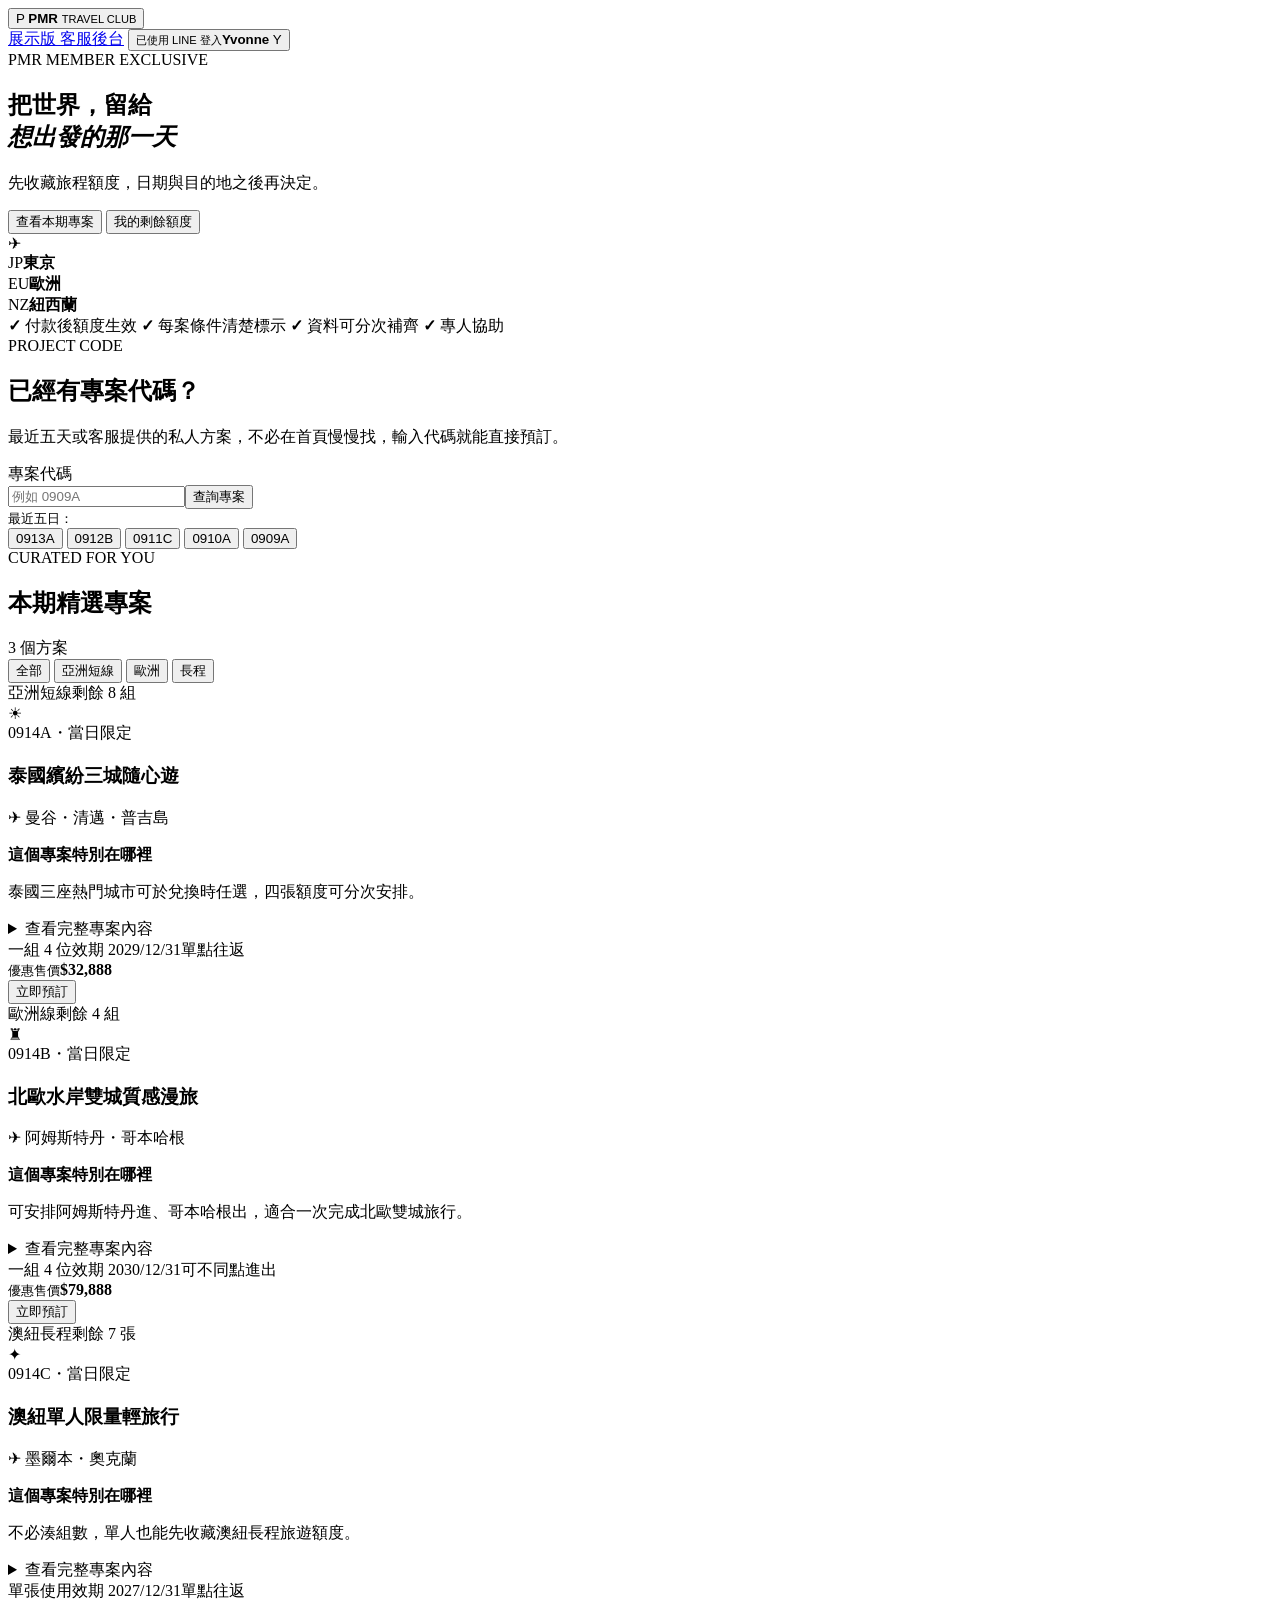
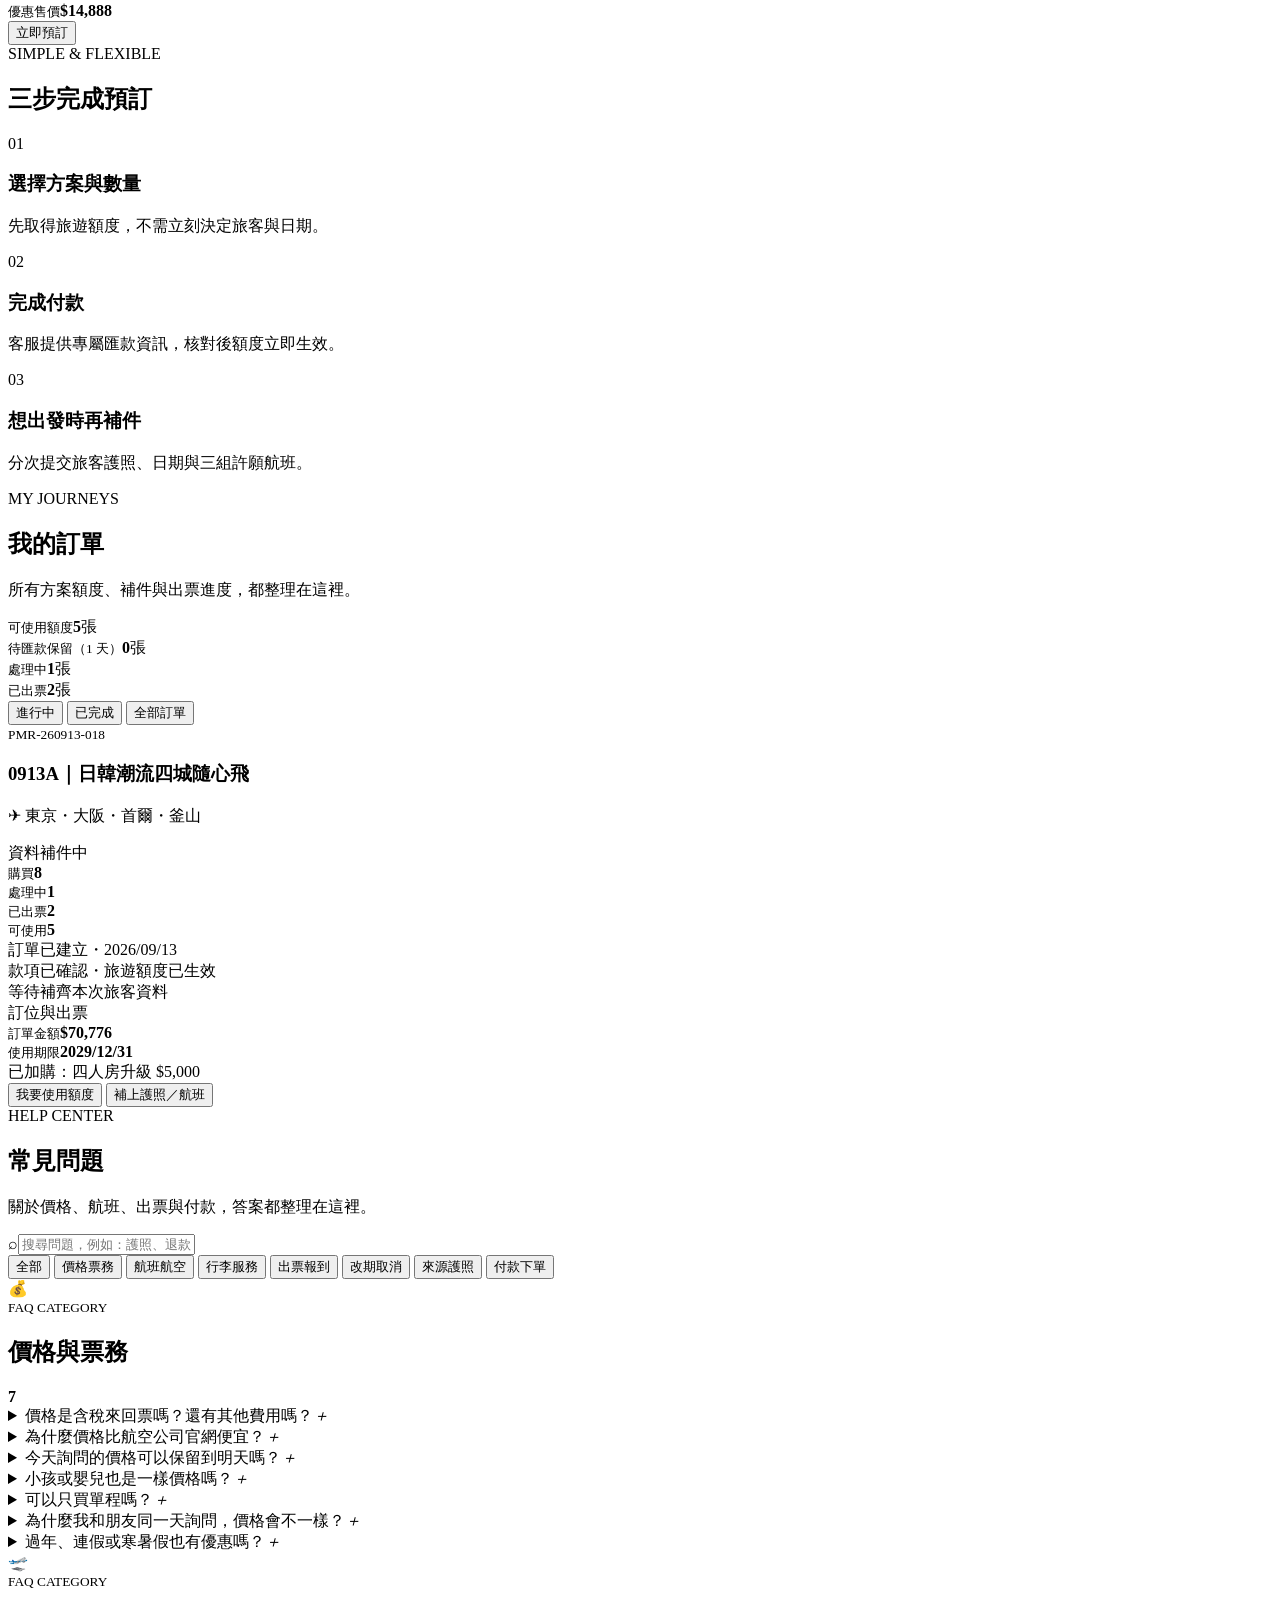
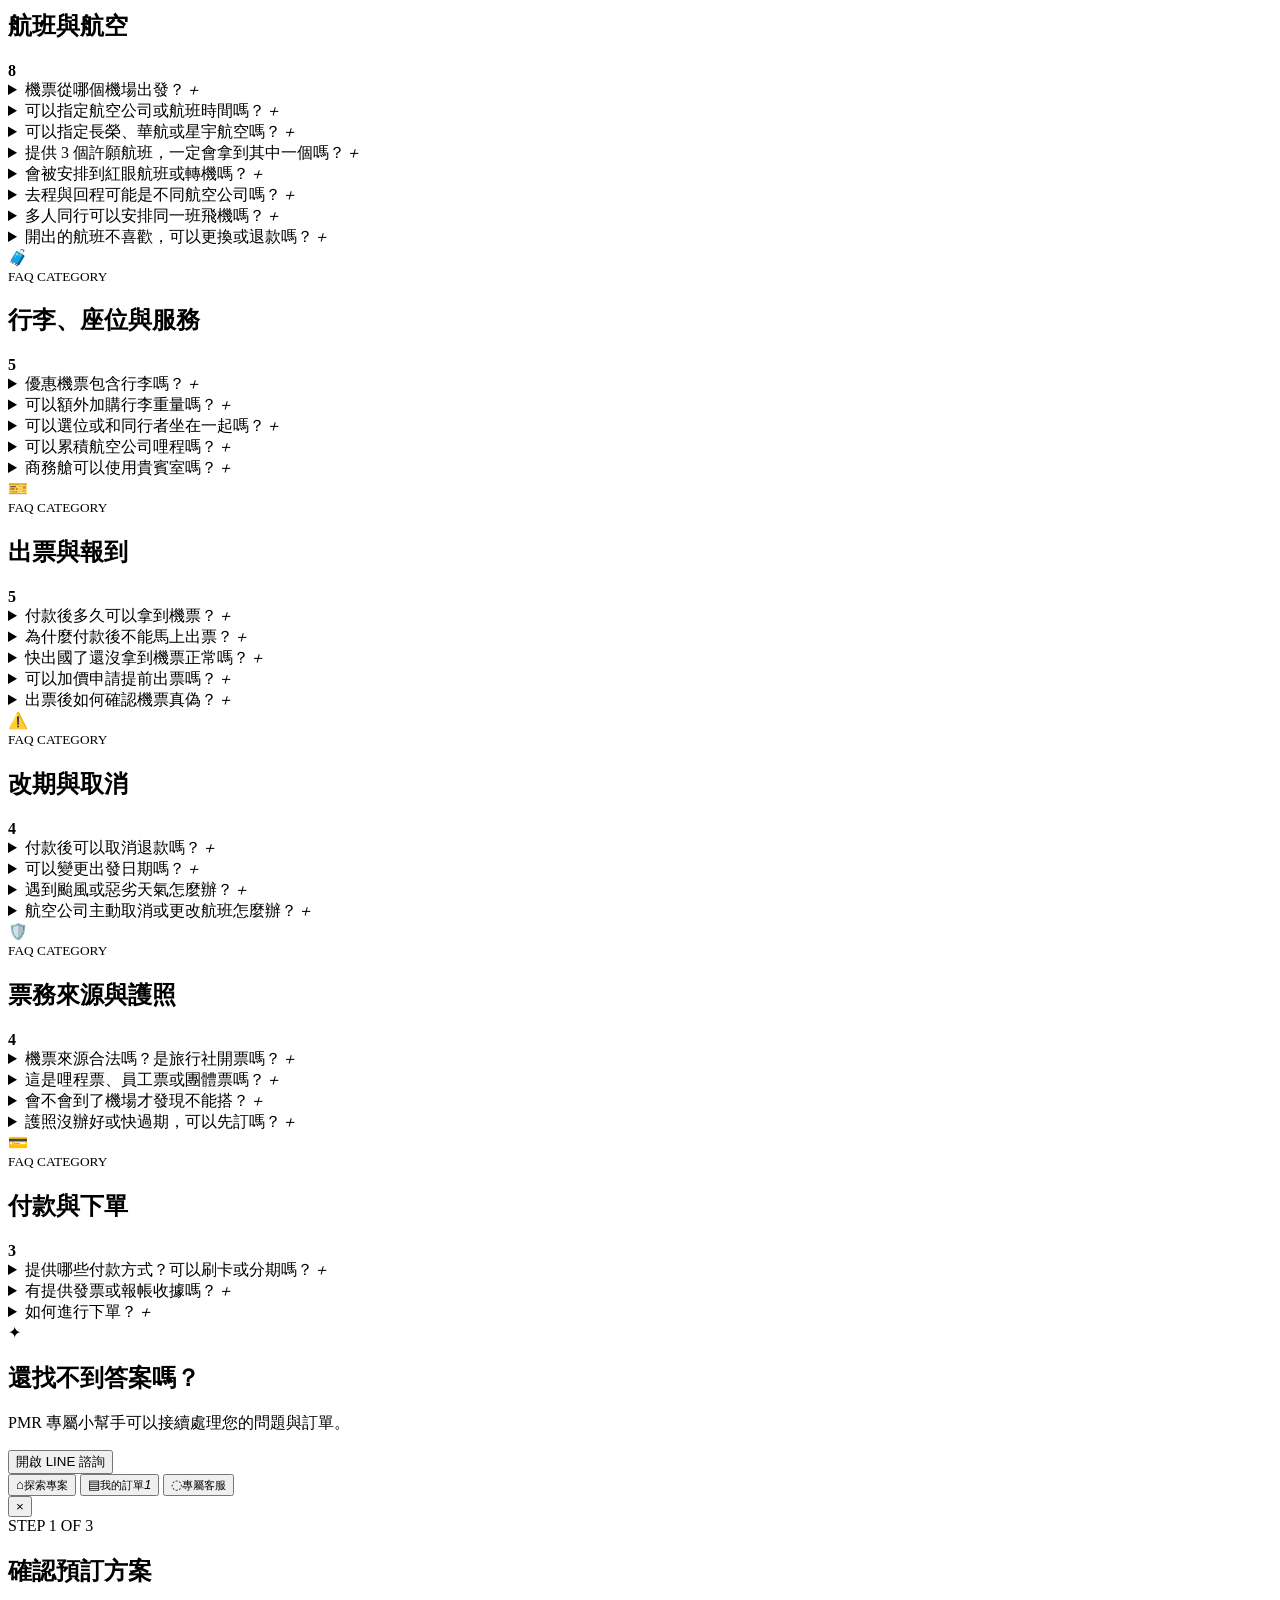
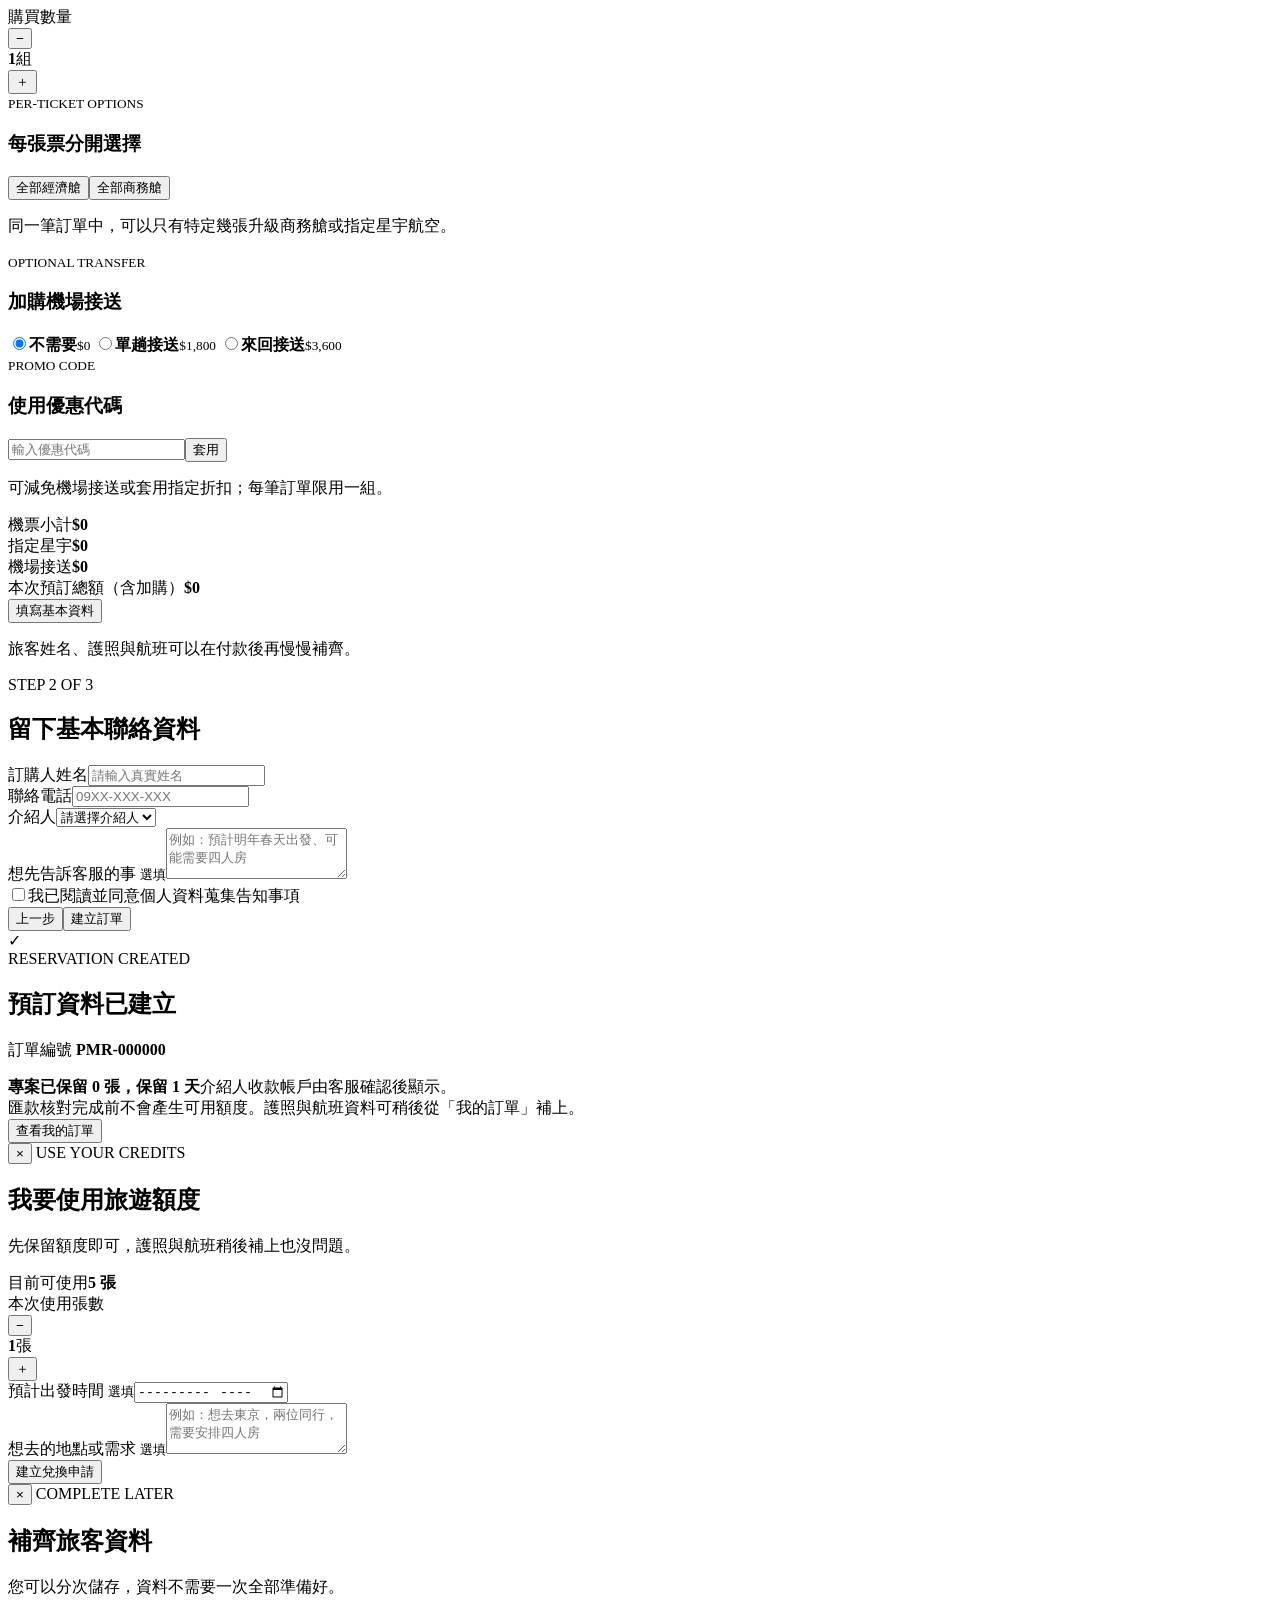
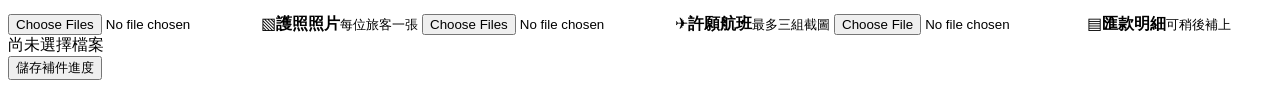
==== index.html @ a4d530cb "Add files via upload" ====
<!doctype html>
<html lang="zh-Hant">
  <head>
    <meta charset="UTF-8" />
    <meta name="viewport" content="width=device-width, initial-scale=1.0" />
    <meta name="theme-color" content="#123f3b" />
    <title>PMR 旅遊預訂中心</title>
    <link rel="preconnect" href="https://fonts.googleapis.com" />
    <link rel="preconnect" href="https://fonts.gstatic.com" crossorigin />
    <link href="https://fonts.googleapis.com/css2?family=Noto+Sans+TC:wght@400;500;600;700;800&family=Playfair+Display:wght@700&display=swap" rel="stylesheet" />
    <link rel="stylesheet" href="styles.css" />
  </head>
  <body>
    <div class="ambient ambient-one"></div>
    <div class="ambient ambient-two"></div>

    <main class="app-shell">
      <header class="topbar">
        <button class="brand" data-view-target="discover" aria-label="返回首頁">
          <span class="brand-mark">P</span>
          <span>
            <strong>PMR</strong>
            <small>TRAVEL CLUB</small>
          </span>
        </button>
        <div class="topbar-actions">
          <a class="staff-console-link" href="admin.html"><span>展示版</span> 客服後台</a>
          <button class="profile-chip" type="button" data-action="profile">
            <span class="line-dot"></span>
            <span class="profile-copy"><small>已使用 LINE 登入</small><strong>Yvonne</strong></span>
            <span class="avatar">Y</span>
          </button>
        </div>
      </header>

      <section id="discover-view" class="view is-active" aria-labelledby="discover-title">
        <div class="hero-card">
          <div class="hero-copy">
            <span class="eyebrow">PMR MEMBER EXCLUSIVE</span>
            <h1 id="discover-title">把世界，留給<br /><em>想出發的那一天</em></h1>
            <p>先收藏旅程額度，日期與目的地之後再決定。</p>
            <div class="hero-actions">
              <button class="primary-btn" data-action="scroll-projects">查看本期專案</button>
              <button class="ghost-btn" data-view-target="orders">我的剩餘額度</button>
            </div>
          </div>
          <div class="hero-visual" aria-hidden="true">
            <div class="flight-path"></div>
            <span class="hero-plane">✈</span>
            <div class="destination-badge badge-one"><span>JP</span><b>東京</b></div>
            <div class="destination-badge badge-two"><span>EU</span><b>歐洲</b></div>
            <div class="destination-badge badge-three"><span>NZ</span><b>紐西蘭</b></div>
          </div>
        </div>

        <div class="trust-strip" aria-label="方案特色">
          <span><b>✓</b> 付款後額度生效</span>
          <span><b>✓</b> 每案條件清楚標示</span>
          <span><b>✓</b> 資料可分次補齊</span>
          <span><b>✓</b> 專人協助</span>
        </div>

        <section class="code-lookup" aria-labelledby="code-lookup-title">
          <div class="code-lookup-copy">
            <span class="eyebrow">PROJECT CODE</span>
            <h2 id="code-lookup-title">已經有專案代碼？</h2>
            <p>最近五天或客服提供的私人方案，不必在首頁慢慢找，輸入代碼就能直接預訂。</p>
          </div>
          <form id="project-code-form" class="code-form">
            <label for="project-code-input">專案代碼</label>
            <div><input id="project-code-input" autocomplete="off" maxlength="5" placeholder="例如 0909A" /><button type="button" data-action="lookup-project">查詢專案</button></div>
            <small>最近五日：</small>
            <div class="recent-codes" aria-label="最近五日專案">
              <button type="button" data-code-example="0913A">0913A</button>
              <button type="button" data-code-example="0912B">0912B</button>
              <button type="button" data-code-example="0911C">0911C</button>
              <button type="button" data-code-example="0910A">0910A</button>
              <button type="button" data-code-example="0909A">0909A</button>
            </div>
          </form>
          <div id="code-result" class="code-result" aria-live="polite"></div>
        </section>

        <section class="projects-section" id="projects-section">
          <div class="section-heading">
            <div>
              <span class="eyebrow dark">CURATED FOR YOU</span>
              <h2>本期精選專案</h2>
            </div>
            <span class="project-count">3 個方案</span>
          </div>

          <div class="filter-row" role="group" aria-label="專案篩選">
            <button class="filter-chip is-active" data-filter="all">全部</button>
            <button class="filter-chip" data-filter="short">亞洲短線</button>
            <button class="filter-chip" data-filter="europe">歐洲</button>
            <button class="filter-chip" data-filter="longhaul">長程</button>
          </div>

          <div id="project-grid" class="project-grid"></div>
        </section>

        <section class="how-it-works">
          <div class="section-heading compact">
            <div>
              <span class="eyebrow dark">SIMPLE & FLEXIBLE</span>
              <h2>三步完成預訂</h2>
            </div>
          </div>
          <div class="steps-grid">
            <article><span>01</span><div><h3>選擇方案與數量</h3><p>先取得旅遊額度，不需立刻決定旅客與日期。</p></div></article>
            <article><span>02</span><div><h3>完成付款</h3><p>客服提供專屬匯款資訊，核對後額度立即生效。</p></div></article>
            <article><span>03</span><div><h3>想出發時再補件</h3><p>分次提交旅客護照、日期與三組許願航班。</p></div></article>
          </div>
        </section>
      </section>

      <section id="orders-view" class="view" aria-labelledby="orders-title">
        <div class="page-intro">
          <span class="eyebrow dark">MY JOURNEYS</span>
          <h1 id="orders-title">我的訂單</h1>
          <p>所有方案額度、補件與出票進度，都整理在這裡。</p>
        </div>

        <div class="account-summary">
          <div><small>可使用額度</small><strong id="summary-available">5</strong><span>張</span></div>
          <div><small>待匯款保留（1 天）</small><strong id="summary-reserved">0</strong><span>張</span></div>
          <div><small>處理中</small><strong id="summary-pending">1</strong><span>張</span></div>
          <div><small>已出票</small><strong id="summary-used">2</strong><span>張</span></div>
        </div>

        <div class="order-tabs" role="tablist">
          <button class="is-active" data-order-filter="active">進行中</button>
          <button data-order-filter="completed">已完成</button>
          <button data-order-filter="all">全部訂單</button>
        </div>

        <div id="orders-list" class="orders-list"></div>
      </section>

      <section id="service-view" class="view" aria-labelledby="service-title">
        <div class="page-intro">
          <span class="eyebrow dark">HELP CENTER</span>
          <h1 id="service-title">常見問題</h1>
          <p>關於價格、航班、出票與付款，答案都整理在這裡。</p>
        </div>

        <div class="faq-tools">
          <label class="faq-search" for="faq-search"><span>⌕</span><input id="faq-search" placeholder="搜尋問題，例如：護照、退款、行李" /></label>
          <div class="faq-filters" role="group" aria-label="問答分類">
            <button class="is-active" data-faq-filter="all">全部</button>
            <button data-faq-filter="price">價格票務</button>
            <button data-faq-filter="flight">航班航空</button>
            <button data-faq-filter="service">行李服務</button>
            <button data-faq-filter="ticketing">出票報到</button>
            <button data-faq-filter="change">改期取消</button>
            <button data-faq-filter="trust">來源護照</button>
            <button data-faq-filter="payment">付款下單</button>
          </div>
        </div>

        <div id="faq-list" class="faq-list"></div>

        <div class="service-card compact-service">
          <div class="service-icon">✦</div>
          <div><h2>還找不到答案嗎？</h2><p>PMR 專屬小幫手可以接續處理您的問題與訂單。</p></div>
          <button class="primary-btn" data-action="contact">開啟 LINE 諮詢</button>
        </div>
      </section>

      <nav class="bottom-nav" aria-label="主要選單">
        <button class="is-active" data-view-target="discover"><span class="nav-icon">⌂</span><small>探索專案</small></button>
        <button data-view-target="orders"><span class="nav-icon">▤</span><small>我的訂單</small><i id="order-badge">1</i></button>
        <button data-view-target="service"><span class="nav-icon">◌</span><small>專屬客服</small></button>
      </nav>
    </main>

    <div class="modal-backdrop" id="booking-modal" aria-hidden="true">
      <section class="bottom-sheet booking-sheet" role="dialog" aria-modal="true" aria-labelledby="booking-title">
        <div class="sheet-handle"></div>
        <button class="close-btn" data-close-modal="booking-modal" aria-label="關閉">×</button>
        <div class="booking-progress"><span class="is-active"></span><span></span><span></span></div>

        <div class="booking-step is-active" data-booking-step="1">
          <span class="eyebrow dark">STEP 1 OF 3</span>
          <h2 id="booking-title">確認預訂方案</h2>
          <div id="booking-project-summary" class="booking-project-summary"></div>
          <label class="field-label">購買數量</label>
          <div class="quantity-row">
            <button type="button" data-quantity="minus">−</button>
            <div><strong id="booking-quantity">1</strong><span id="booking-unit-label">組</span></div>
            <button type="button" data-quantity="plus">＋</button>
          </div>
          <section class="ticket-upgrade-section" aria-labelledby="ticket-upgrade-title">
            <div class="upgrade-section-head">
              <div><small>PER-TICKET OPTIONS</small><h3 id="ticket-upgrade-title">每張票分開選擇</h3></div>
              <div class="ticket-presets"><button type="button" data-ticket-preset="economy">全部經濟艙</button><button type="button" data-ticket-preset="business">全部商務艙</button></div>
            </div>
            <p class="upgrade-helper">同一筆訂單中，可以只有特定幾張升級商務艙或指定星宇航空。</p>
            <div id="booking-ticket-list" class="booking-ticket-list"></div>
          </section>

          <section class="airport-transfer-section" aria-labelledby="airport-transfer-title">
            <div><small>OPTIONAL TRANSFER</small><h3 id="airport-transfer-title">加購機場接送</h3></div>
            <div class="transfer-options">
              <label><input type="radio" name="airport-transfer" value="none" checked /><span><b>不需要</b><small>$0</small></span></label>
              <label><input type="radio" name="airport-transfer" value="oneWay" /><span><b>單趟接送</b><small>$1,800</small></span></label>
              <label><input type="radio" name="airport-transfer" value="roundTrip" /><span><b>來回接送</b><small>$3,600</small></span></label>
            </div>
          </section>

          <section class="coupon-section" aria-labelledby="coupon-title">
            <div><small>PROMO CODE</small><h3 id="coupon-title">使用優惠代碼</h3></div>
            <div class="coupon-entry"><input id="coupon-code" maxlength="24" autocomplete="off" placeholder="輸入優惠代碼" /><button type="button" data-action="apply-coupon">套用</button></div>
            <p id="coupon-feedback">可減免機場接送或套用指定折扣；每筆訂單限用一組。</p>
          </section>

          <div class="booking-price-breakdown">
            <div><span>機票小計</span><strong id="booking-ticket-subtotal">$0</strong></div>
            <div><span>指定星宇</span><strong id="booking-starlux-total">$0</strong></div>
            <div><span>機場接送</span><strong id="booking-transfer-total">$0</strong></div>
            <div id="booking-discount-row" hidden><span>優惠折抵</span><strong id="booking-discount-total">-$0</strong></div>
          </div>
          <div class="price-total"><span>本次預訂總額（含加購）</span><strong id="booking-total">$0</strong></div>
          <button class="primary-btn wide" data-booking-next="2">填寫基本資料</button>
          <p class="helper-text">旅客姓名、護照與航班可以在付款後再慢慢補齊。</p>
        </div>

        <form class="booking-step" data-booking-step="2" id="booking-form">
          <span class="eyebrow dark">STEP 2 OF 3</span>
          <h2>留下基本聯絡資料</h2>
          <div class="input-group"><label for="customer-name">訂購人姓名</label><input id="customer-name" name="name" required placeholder="請輸入真實姓名" /></div>
          <div class="input-group"><label for="customer-phone">聯絡電話</label><input id="customer-phone" name="phone" required inputmode="tel" placeholder="09XX-XXX-XXX" /></div>
          <div class="input-group"><label for="referrer">介紹人</label><select id="referrer" name="referrer" required><option value="" selected disabled>請選擇介紹人</option><option>楊翰</option><option>傑評</option><option>軟糖</option></select></div>
          <div class="input-group"><label for="customer-note">想先告訴客服的事 <small>選填</small></label><textarea id="customer-note" name="note" rows="3" placeholder="例如：預計明年春天出發、可能需要四人房"></textarea></div>
          <label class="consent"><input type="checkbox" required /><span>我已閱讀並同意個人資料蒐集告知事項</span></label>
          <div class="dual-actions"><button class="ghost-btn" type="button" data-booking-next="1">上一步</button><button class="primary-btn" type="submit">建立訂單</button></div>
        </form>

        <div class="booking-step success-step" data-booking-step="3">
          <div class="success-icon">✓</div>
          <span class="eyebrow dark">RESERVATION CREATED</span>
          <h2>預訂資料已建立</h2>
          <p>訂單編號 <strong id="success-order-id">PMR-000000</strong></p>
          <div class="success-note"><strong id="success-reserved">專案已保留 0 張，保留 1 天</strong><span id="success-payment-account">介紹人收款帳戶由客服確認後顯示。</span><br />匯款核對完成前不會產生可用額度。護照與航班資料可稍後從「我的訂單」補上。</div>
          <button class="primary-btn wide" data-action="go-orders">查看我的訂單</button>
        </div>
      </section>
    </div>

    <div class="modal-backdrop" id="redeem-modal" aria-hidden="true">
      <section class="bottom-sheet" role="dialog" aria-modal="true" aria-labelledby="redeem-title">
        <div class="sheet-handle"></div>
        <button class="close-btn" data-close-modal="redeem-modal" aria-label="關閉">×</button>
        <span class="eyebrow dark">USE YOUR CREDITS</span>
        <h2 id="redeem-title">我要使用旅遊額度</h2>
        <p class="sheet-subtitle">先保留額度即可，護照與航班稍後補上也沒問題。</p>
        <div class="redeem-balance"><span>目前可使用</span><strong><b id="redeem-available">5</b> 張</strong></div>
        <label class="field-label">本次使用張數</label>
        <div class="quantity-row compact-quantity">
          <button type="button" data-redeem-quantity="minus">−</button>
          <div><strong id="redeem-quantity">1</strong><span>張</span></div>
          <button type="button" data-redeem-quantity="plus">＋</button>
        </div>
        <div class="input-group"><label for="travel-month">預計出發時間 <small>選填</small></label><input id="travel-month" type="month" /></div>
        <div class="input-group"><label for="travel-wish">想去的地點或需求 <small>選填</small></label><textarea id="travel-wish" rows="3" placeholder="例如：想去東京，兩位同行，需要安排四人房"></textarea></div>
        <button class="primary-btn wide" data-action="submit-redemption">建立兌換申請</button>
      </section>
    </div>

    <div class="modal-backdrop" id="supplement-modal" aria-hidden="true">
      <section class="bottom-sheet" role="dialog" aria-modal="true" aria-labelledby="supplement-title">
        <div class="sheet-handle"></div>
        <button class="close-btn" data-close-modal="supplement-modal" aria-label="關閉">×</button>
        <span class="eyebrow dark">COMPLETE LATER</span>
        <h2 id="supplement-title">補齊旅客資料</h2>
        <p class="sheet-subtitle">您可以分次儲存，資料不需要一次全部準備好。</p>
        <div class="upload-grid">
          <label class="upload-card"><input type="file" accept="image/*" multiple /><span>▧</span><strong>護照照片</strong><small>每位旅客一張</small></label>
          <label class="upload-card"><input type="file" accept="image/*" multiple /><span>✈</span><strong>許願航班</strong><small>最多三組截圖</small></label>
          <label class="upload-card"><input type="file" accept="image/*" /><span>▤</span><strong>匯款明細</strong><small>可稍後補上</small></label>
        </div>
        <div id="selected-files" class="selected-files">尚未選擇檔案</div>
        <button class="primary-btn wide" data-action="save-files">儲存補件進度</button>
      </section>
    </div>

    <div class="toast" id="toast" role="status" aria-live="polite"></div>

    <script src="shared-data.js"></script>
    <script src="app.js"></script>
  </body>
</html>
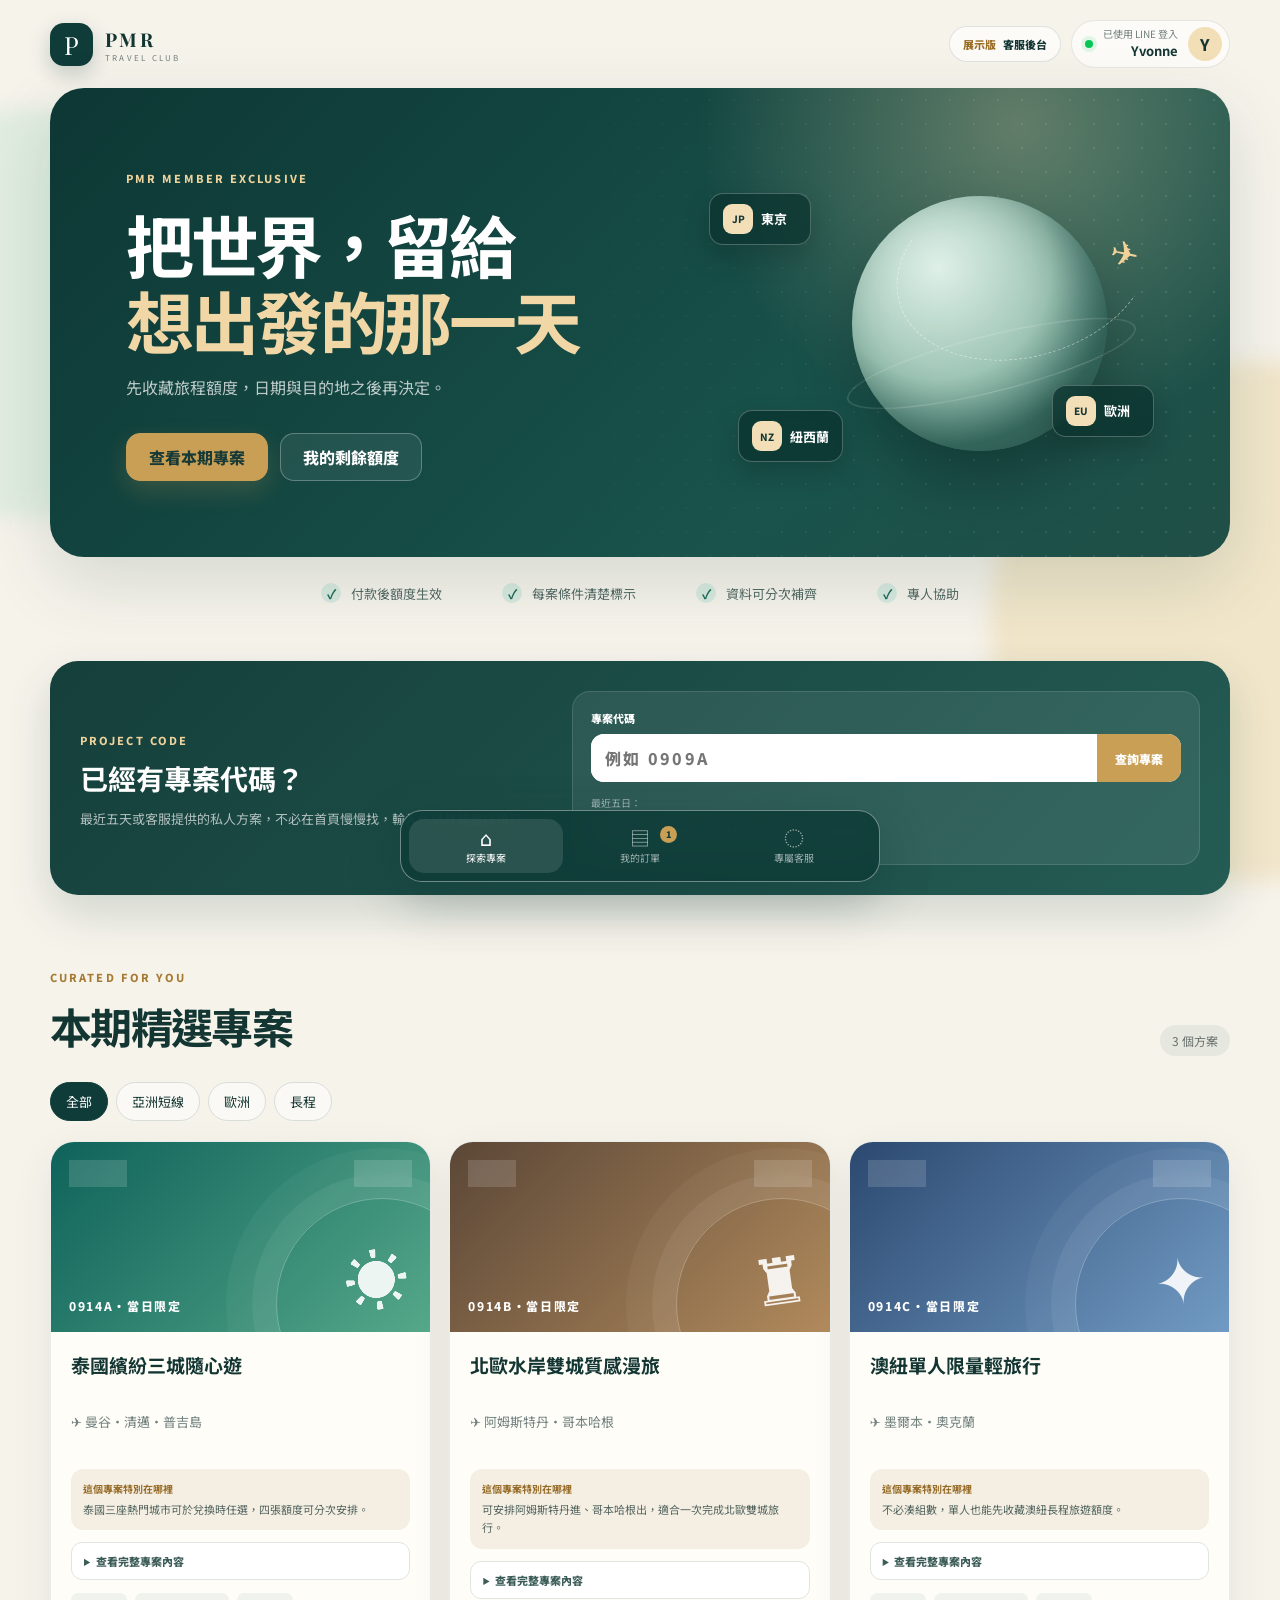
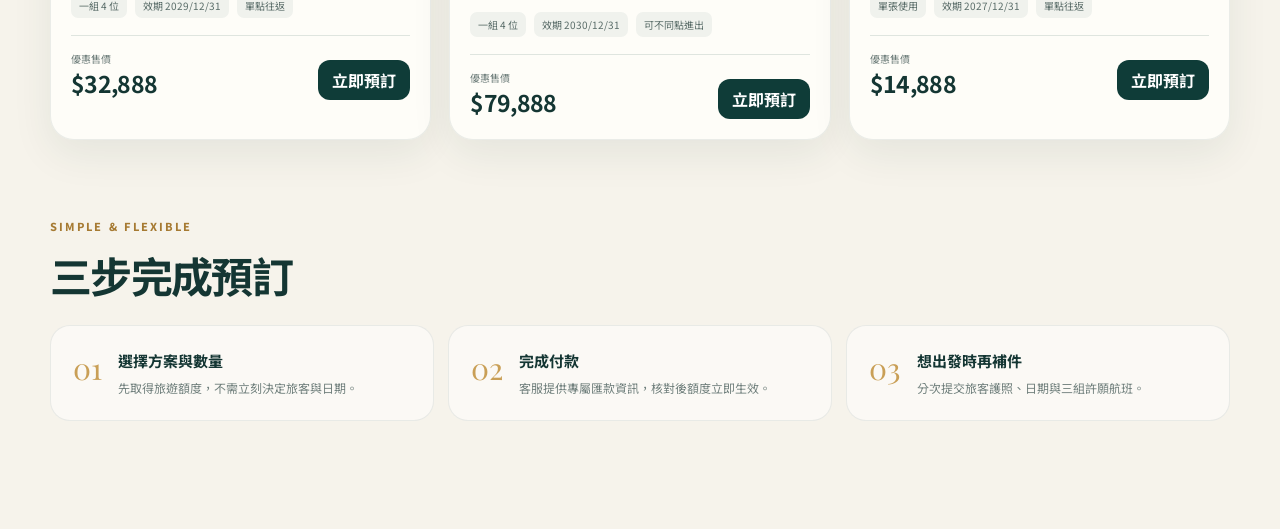
==== commit 10f22a32: "Add files via upload" ====
--- a/index.html
+++ b/index.html
@@ -124,7 +124,6 @@
 
         <div class="account-summary">
           <div><small>可使用額度</small><strong id="summary-available">5</strong><span>張</span></div>
-          <div><small>待匯款保留（1 天）</small><strong id="summary-reserved">0</strong><span>張</span></div>
           <div><small>處理中</small><strong id="summary-pending">1</strong><span>張</span></div>
           <div><small>已出票</small><strong id="summary-used">2</strong><span>張</span></div>
         </div>
@@ -191,37 +190,7 @@
             <div><strong id="booking-quantity">1</strong><span id="booking-unit-label">組</span></div>
             <button type="button" data-quantity="plus">＋</button>
           </div>
-          <section class="ticket-upgrade-section" aria-labelledby="ticket-upgrade-title">
-            <div class="upgrade-section-head">
-              <div><small>PER-TICKET OPTIONS</small><h3 id="ticket-upgrade-title">每張票分開選擇</h3></div>
-              <div class="ticket-presets"><button type="button" data-ticket-preset="economy">全部經濟艙</button><button type="button" data-ticket-preset="business">全部商務艙</button></div>
-            </div>
-            <p class="upgrade-helper">同一筆訂單中，可以只有特定幾張升級商務艙或指定星宇航空。</p>
-            <div id="booking-ticket-list" class="booking-ticket-list"></div>
-          </section>
-
-          <section class="airport-transfer-section" aria-labelledby="airport-transfer-title">
-            <div><small>OPTIONAL TRANSFER</small><h3 id="airport-transfer-title">加購機場接送</h3></div>
-            <div class="transfer-options">
-              <label><input type="radio" name="airport-transfer" value="none" checked /><span><b>不需要</b><small>$0</small></span></label>
-              <label><input type="radio" name="airport-transfer" value="oneWay" /><span><b>單趟接送</b><small>$1,800</small></span></label>
-              <label><input type="radio" name="airport-transfer" value="roundTrip" /><span><b>來回接送</b><small>$3,600</small></span></label>
-            </div>
-          </section>
-
-          <section class="coupon-section" aria-labelledby="coupon-title">
-            <div><small>PROMO CODE</small><h3 id="coupon-title">使用優惠代碼</h3></div>
-            <div class="coupon-entry"><input id="coupon-code" maxlength="24" autocomplete="off" placeholder="輸入優惠代碼" /><button type="button" data-action="apply-coupon">套用</button></div>
-            <p id="coupon-feedback">可減免機場接送或套用指定折扣；每筆訂單限用一組。</p>
-          </section>
-
-          <div class="booking-price-breakdown">
-            <div><span>機票小計</span><strong id="booking-ticket-subtotal">$0</strong></div>
-            <div><span>指定星宇</span><strong id="booking-starlux-total">$0</strong></div>
-            <div><span>機場接送</span><strong id="booking-transfer-total">$0</strong></div>
-            <div id="booking-discount-row" hidden><span>優惠折抵</span><strong id="booking-discount-total">-$0</strong></div>
-          </div>
-          <div class="price-total"><span>本次預訂總額（含加購）</span><strong id="booking-total">$0</strong></div>
+          <div class="price-total"><span>本次預訂總額</span><strong id="booking-total">$0</strong></div>
           <button class="primary-btn wide" data-booking-next="2">填寫基本資料</button>
           <p class="helper-text">旅客姓名、護照與航班可以在付款後再慢慢補齊。</p>
         </div>
@@ -231,7 +200,7 @@
           <h2>留下基本聯絡資料</h2>
           <div class="input-group"><label for="customer-name">訂購人姓名</label><input id="customer-name" name="name" required placeholder="請輸入真實姓名" /></div>
           <div class="input-group"><label for="customer-phone">聯絡電話</label><input id="customer-phone" name="phone" required inputmode="tel" placeholder="09XX-XXX-XXX" /></div>
-          <div class="input-group"><label for="referrer">介紹人</label><select id="referrer" name="referrer" required><option value="" selected disabled>請選擇介紹人</option><option>楊翰</option><option>傑評</option><option>軟糖</option></select></div>
+          <div class="input-group"><label for="referrer">介紹人</label><input id="referrer" name="referrer" placeholder="沒有可留白" /></div>
           <div class="input-group"><label for="customer-note">想先告訴客服的事 <small>選填</small></label><textarea id="customer-note" name="note" rows="3" placeholder="例如：預計明年春天出發、可能需要四人房"></textarea></div>
           <label class="consent"><input type="checkbox" required /><span>我已閱讀並同意個人資料蒐集告知事項</span></label>
           <div class="dual-actions"><button class="ghost-btn" type="button" data-booking-next="1">上一步</button><button class="primary-btn" type="submit">建立訂單</button></div>
@@ -242,7 +211,7 @@
           <span class="eyebrow dark">RESERVATION CREATED</span>
           <h2>預訂資料已建立</h2>
           <p>訂單編號 <strong id="success-order-id">PMR-000000</strong></p>
-          <div class="success-note"><strong id="success-reserved">專案已保留 0 張，保留 1 天</strong><span id="success-payment-account">介紹人收款帳戶由客服確認後顯示。</span><br />匯款核對完成前不會產生可用額度。護照與航班資料可稍後從「我的訂單」補上。</div>
+          <div class="success-note">客服確認方案後會透過 LINE 提供專屬匯款資訊。護照與航班資料可稍後從「我的訂單」補上。</div>
           <button class="primary-btn wide" data-action="go-orders">查看我的訂單</button>
         </div>
       </section>
--- a/styles.css
+++ b/styles.css
@@ -0,0 +1,384 @@
+:root {
+  --ink: #143633;
+  --deep: #0f3c38;
+  --deep-2: #174d47;
+  --cream: #f6f3eb;
+  --paper: #fffefa;
+  --gold: #c99f56;
+  --gold-soft: #f2dfb8;
+  --sage: #dce9df;
+  --muted: #71807d;
+  --line: #dfe5df;
+  --success: #1faa72;
+  --danger: #cf725c;
+  --shadow: 0 24px 70px rgba(17, 55, 51, 0.14);
+}
+
+* { box-sizing: border-box; }
+html { scroll-behavior: smooth; }
+body {
+  margin: 0;
+  min-height: 100vh;
+  color: var(--ink);
+  background: var(--cream);
+  font-family: "Noto Sans TC", system-ui, -apple-system, sans-serif;
+  -webkit-font-smoothing: antialiased;
+}
+button, input, textarea { font: inherit; }
+button { color: inherit; }
+
+.ambient { position: fixed; z-index: -1; border-radius: 999px; filter: blur(10px); opacity: .7; }
+.ambient-one { width: 410px; height: 410px; left: -170px; top: 12%; background: #d8eadc; }
+.ambient-two { width: 520px; height: 520px; right: -230px; bottom: 2%; background: #efe0bd; }
+
+.app-shell {
+  width: min(1180px, calc(100% - 32px));
+  min-height: 100vh;
+  margin: 0 auto;
+  padding: 0 0 108px;
+}
+
+.topbar {
+  height: 88px;
+  display: flex;
+  align-items: center;
+  justify-content: space-between;
+  gap: 24px;
+}
+.topbar-actions { display:flex; align-items:center; gap:10px; }
+.staff-console-link { padding:9px 13px; border:1px solid rgba(20,54,51,.12); border-radius:999px; background:rgba(255,255,255,.66); color:var(--ink); text-decoration:none; font-size:11px; font-weight:800; }
+.staff-console-link span { margin-right:4px; color:#9a6d25; }
+.brand, .profile-chip { border: 0; background: none; cursor: pointer; }
+.brand { display: inline-flex; align-items: center; gap: 12px; padding: 0; text-align: left; }
+.brand-mark {
+  width: 43px; height: 43px; border-radius: 14px; display: grid; place-items: center;
+  font-family: "Playfair Display", serif; font-size: 25px; color: #fff; background: var(--deep);
+  box-shadow: 0 8px 22px rgba(15,60,56,.22);
+}
+.brand strong { display: block; font-family: "Playfair Display", serif; font-size: 19px; letter-spacing: .12em; }
+.brand small { display: block; font-size: 8px; letter-spacing: .28em; color: var(--muted); }
+
+.profile-chip {
+  display: flex; align-items: center; gap: 10px; padding: 6px 7px 6px 13px;
+  border: 1px solid rgba(20,54,51,.1); border-radius: 999px; background: rgba(255,255,255,.65);
+}
+.line-dot { width: 8px; height: 8px; background: #06c755; border-radius: 50%; box-shadow: 0 0 0 4px rgba(6,199,85,.11); }
+.profile-copy { text-align: right; line-height: 1.2; }
+.profile-copy small { display: block; color: var(--muted); font-size: 10px; }
+.profile-copy strong { font-size: 13px; }
+.avatar { width: 34px; height: 34px; display: grid; place-items: center; border-radius: 50%; background: var(--gold-soft); font-weight: 800; }
+
+.view { display: none; animation: fadeIn .32s ease; }
+.view.is-active { display: block; }
+@keyframes fadeIn { from { opacity: 0; transform: translateY(8px); } }
+
+.hero-card {
+  min-height: 440px;
+  position: relative;
+  overflow: hidden;
+  display: grid;
+  grid-template-columns: 1.08fr .92fr;
+  padding: clamp(40px, 6vw, 76px);
+  border-radius: 34px;
+  background:
+    radial-gradient(circle at 82% 8%, rgba(228,205,158,.36), transparent 30%),
+    linear-gradient(135deg, #0d3734, #19534c 68%, #204f46);
+  color: white;
+  box-shadow: var(--shadow);
+}
+.hero-card::after { content:""; position:absolute; inset:0; opacity:.12; background-image: radial-gradient(circle, #fff 1px, transparent 1px); background-size: 24px 24px; mask-image: linear-gradient(to left, #000, transparent 62%); }
+.hero-copy { position: relative; z-index: 2; align-self: center; }
+.eyebrow { font-size: 11px; font-weight: 800; letter-spacing: .19em; color: #efd39d; }
+.eyebrow.dark { color: #a67a32; }
+.hero-card h1 { margin: 18px 0 16px; font-size: clamp(38px, 5.6vw, 68px); line-height: 1.12; letter-spacing: -.05em; }
+.hero-card h1 em { font-family: "Playfair Display", "Noto Sans TC", serif; font-style: normal; color: #f1d7a5; }
+.hero-card p { margin: 0; max-width: 470px; color: rgba(255,255,255,.72); font-size: 16px; }
+.hero-actions { display: flex; gap: 12px; margin-top: 34px; }
+
+.primary-btn, .ghost-btn {
+  min-height: 48px; border-radius: 14px; padding: 0 22px; font-weight: 800; cursor: pointer; transition: .2s ease;
+}
+.primary-btn { border: 1px solid var(--gold); background: var(--gold); color: #183a36; box-shadow: 0 10px 24px rgba(203,162,86,.2); }
+.primary-btn:hover { transform: translateY(-2px); filter: brightness(1.04); }
+.ghost-btn { border: 1px solid rgba(255,255,255,.28); background: rgba(255,255,255,.07); color: inherit; }
+.ghost-btn:hover { background: rgba(255,255,255,.13); }
+.primary-btn.wide { width: 100%; }
+
+.hero-visual { position: relative; z-index: 1; min-height: 300px; }
+.hero-visual::before { content:""; position:absolute; width: 255px; height: 255px; right: 10%; top: 10%; border-radius: 50%; background: radial-gradient(circle at 34% 28%, #dff0e7, #9ec5b5 45%, #497e71 72%); box-shadow: inset -22px -18px 50px rgba(9,49,45,.45), 0 30px 60px rgba(0,0,0,.25); }
+.hero-visual::after { content:""; position:absolute; width: 295px; height: 55px; right: 3%; top: 54%; border: 1px solid rgba(255,255,255,.22); border-radius: 50%; transform: rotate(-14deg); }
+.flight-path { position:absolute; width:260px; height:180px; right: 0; top: 4%; border: 1px dashed rgba(255,255,255,.46); border-color: transparent transparent rgba(255,255,255,.46) rgba(255,255,255,.46); border-radius: 50%; transform: rotate(-16deg); }
+.hero-plane { position:absolute; right: 3%; top: 20%; font-size: 34px; transform: rotate(12deg); color: #f1d29a; }
+.destination-badge { position:absolute; min-width: 102px; display:flex; align-items:center; gap:8px; padding:10px 13px; border:1px solid rgba(255,255,255,.25); background:rgba(11,49,45,.72); backdrop-filter: blur(8px); border-radius:14px; box-shadow:0 12px 28px rgba(0,0,0,.18); }
+.destination-badge span { width:30px; height:30px; display:grid; place-items:center; border-radius:9px; background:var(--gold-soft); color:var(--ink); font-size:10px; font-weight:800; }
+.destination-badge b { font-size:13px; }
+.badge-one { top: 9%; left: 6%; }
+.badge-two { right: 0; bottom: 14%; }
+.badge-three { left: 12%; bottom: 6%; }
+
+.trust-strip { display:flex; justify-content:center; gap:clamp(18px,5vw,60px); flex-wrap:wrap; margin:26px 0 58px; color:#536864; font-size:13px; }
+.trust-strip b { display:inline-grid; place-items:center; width:20px; height:20px; margin-right:7px; background:#d8e9df; border-radius:50%; color:#1b6a55; }
+
+.code-lookup { display:grid; grid-template-columns:.85fr 1.15fr; gap:28px; align-items:center; margin:0 0 68px; padding:30px; border-radius:28px; background:linear-gradient(135deg,#153f3b,#245c54); color:white; box-shadow:0 18px 46px rgba(15,60,56,.16); }
+.code-lookup-copy h2 { margin:8px 0 10px; font-size:28px; }
+.code-lookup-copy p { margin:0; color:rgba(255,255,255,.66); font-size:13px; line-height:1.75; }
+.code-form { padding:18px; border:1px solid rgba(255,255,255,.12); border-radius:18px; background:rgba(255,255,255,.08); }
+.code-form > label { display:block; margin-bottom:8px; font-size:11px; font-weight:800; }
+.code-form > div:first-of-type { display:grid; grid-template-columns:1fr auto; overflow:hidden; border-radius:13px; background:white; }
+.code-form input { min-width:0; height:48px; padding:0 14px; border:0; outline:none; text-transform:uppercase; letter-spacing:.14em; font-weight:800; }
+.code-form > div:first-of-type > button { padding:0 18px; border:0; background:var(--gold); font-size:12px; font-weight:900; cursor:pointer; }
+.code-form > small { display:block; margin:13px 0 7px; color:rgba(255,255,255,.55); font-size:10px; }
+.recent-codes { display:flex; gap:6px; flex-wrap:wrap; }
+.recent-codes button { padding:6px 9px; border:1px solid rgba(255,255,255,.18); border-radius:8px; background:rgba(255,255,255,.08); color:white; cursor:pointer; font-size:10px; }
+.code-result { display:none; grid-column:1/-1; }
+.code-result.is-visible { display:block; }
+.code-result .project-card { max-width:560px; margin:0 auto; color:var(--ink); }
+.code-result.is-error { padding:17px 19px; border-radius:15px; background:#fff4ef; color:#9c493a; }
+.code-result.is-error p { margin:5px 0 0; font-size:12px; }
+
+.section-heading { display:flex; align-items:end; justify-content:space-between; gap:20px; margin-bottom:24px; }
+.section-heading h2, .page-intro h1 { margin:8px 0 0; font-size:clamp(28px,4vw,42px); letter-spacing:-.04em; }
+.section-heading.compact { margin-bottom: 20px; }
+.project-count { padding:7px 12px; border-radius:999px; background:#e6e7df; color:#68706e; font-size:12px; }
+.filter-row { display:flex; gap:8px; overflow:auto; padding: 2px 0 20px; scrollbar-width:none; }
+.filter-chip { white-space:nowrap; padding:9px 15px; border:1px solid #d7ddd7; background:rgba(255,255,255,.5); border-radius:999px; cursor:pointer; font-size:13px; }
+.filter-chip.is-active { background:var(--deep); border-color:var(--deep); color:white; }
+
+.project-grid { display:grid; grid-template-columns:repeat(3,1fr); gap:18px; }
+.project-card { overflow:hidden; border:1px solid rgba(27,68,63,.09); border-radius:24px; background:rgba(255,254,250,.9); box-shadow:0 14px 40px rgba(22,61,57,.08); transition:.25s ease; }
+.project-card:hover { transform:translateY(-5px); box-shadow:0 22px 50px rgba(22,61,57,.14); }
+.project-cover { min-height:190px; position:relative; padding:18px; color:white; overflow:hidden; }
+.project-cover::before { content:""; position:absolute; width:210px; height:210px; right:-58px; bottom:-78px; border:1px solid rgba(255,255,255,.28); border-radius:50%; box-shadow:0 0 0 24px rgba(255,255,255,.06),0 0 0 50px rgba(255,255,255,.04); }
+.project-cover.short { background:linear-gradient(135deg,#0e625a,#55a889); }
+.project-cover.europe { background:linear-gradient(135deg,#5b4737,#b18a5c); }
+.project-cover.longhaul { background:linear-gradient(135deg,#2c4970,#719bc4); }
+.project-cover.private { background:linear-gradient(135deg,#4c315c,#a7729d); }
+.project-tags { display:flex; justify-content:space-between; position:relative; z-index:1; }
+.project-tags span { padding:6px 9px; border-radius:999px; background:rgba(255,255,255,.15); backdrop-filter:blur(6px); font-size:10px; font-weight:700; }
+.project-symbol { position:absolute; right:22px; bottom:10px; font-size:64px; opacity:.9; transform:rotate(-8deg); }
+.project-code { position:absolute; left:18px; bottom:18px; font-size:12px; letter-spacing:.14em; font-weight:800; }
+.project-body { padding:20px; }
+.project-body h3 { min-height:52px; margin:0 0 8px; font-size:19px; line-height:1.35; }
+.route { min-height:42px; margin:0 0 15px; color:var(--muted); font-size:13px; }
+.project-highlight { margin:0 0 12px; padding:12px; border-radius:12px; background:#f4efe2; }
+.project-highlight strong { display:block; margin-bottom:4px; color:#976c29; font-size:10px; }
+.project-highlight p { margin:0; color:#536460; font-size:11px; line-height:1.65; }
+.project-details { margin:0 0 13px; border:1px solid var(--line); border-radius:11px; background:#fff; }
+.project-details summary { padding:10px 12px; cursor:pointer; color:#3b5c57; font-size:11px; font-weight:800; }
+.project-details ul { display:grid; gap:5px; margin:0; padding:0 15px 9px 30px; color:var(--muted); font-size:10px; line-height:1.55; }
+.project-details > p { margin:0; padding:0 12px 8px; color:var(--muted); font-size:10px; }
+.project-meta { display:flex; gap:8px; flex-wrap:wrap; margin-bottom:17px; }
+.project-meta span { padding:5px 8px; border-radius:7px; background:#f0f2ed; color:#596c68; font-size:10px; }
+.project-price { display:flex; align-items:end; justify-content:space-between; padding-top:15px; border-top:1px solid var(--line); }
+.project-price small { display:block; color:var(--muted); font-size:10px; }
+.project-price strong { font-size:23px; letter-spacing:-.03em; }
+.book-btn { width:92px; height:40px; border:0; border-radius:12px; background:var(--deep); color:white; font-weight:700; cursor:pointer; }
+
+.how-it-works { margin-top:72px; }
+.steps-grid { display:grid; grid-template-columns:repeat(3,1fr); gap:14px; }
+.steps-grid article { display:flex; gap:16px; padding:22px; border:1px solid rgba(20,54,51,.08); background:rgba(255,255,255,.5); border-radius:20px; }
+.steps-grid article > span { color:var(--gold); font-family:"Playfair Display",serif; font-size:30px; }
+.steps-grid h3 { margin:2px 0 7px; font-size:15px; }
+.steps-grid p { margin:0; color:var(--muted); font-size:12px; line-height:1.7; }
+
+.page-intro { padding:50px 0 30px; }
+.page-intro p { margin:9px 0 0; color:var(--muted); }
+.account-summary { display:grid; grid-template-columns:repeat(3,1fr); gap:12px; margin-bottom:26px; }
+.account-summary > div { padding:22px; border-radius:20px; background:var(--deep); color:white; }
+.account-summary > div:nth-child(2) { background:#9b7440; }
+.account-summary > div:nth-child(3) { background:#536865; }
+.account-summary small { display:block; color:rgba(255,255,255,.67); font-size:11px; }
+.account-summary strong { display:inline-block; margin-top:6px; font-size:36px; }
+.account-summary span { margin-left:4px; font-size:13px; }
+
+.order-tabs { display:flex; gap:6px; margin:0 0 20px; }
+.order-tabs button { padding:9px 15px; border:0; border-radius:999px; background:transparent; cursor:pointer; font-size:13px; }
+.order-tabs button.is-active { background:#e1e8e1; font-weight:800; }
+.orders-list { display:grid; gap:16px; }
+.order-card { border:1px solid rgba(19,59,55,.1); border-radius:24px; background:var(--paper); overflow:hidden; box-shadow:0 15px 40px rgba(18,57,53,.07); }
+.order-head { display:flex; justify-content:space-between; gap:20px; padding:22px 24px; border-bottom:1px solid var(--line); }
+.order-head small { display:block; color:#a67a32; font-weight:700; }
+.order-head h3 { margin:6px 0 4px; font-size:20px; }
+.order-head p { margin:0; color:var(--muted); font-size:12px; }
+.status-pill { align-self:start; padding:7px 10px; border-radius:999px; background:#e0f1e7; color:#16734e; font-size:11px; font-weight:800; white-space:nowrap; }
+.order-content { display:grid; grid-template-columns:1.25fr .75fr; gap:24px; padding:24px; }
+.credit-stats { display:grid; grid-template-columns:repeat(4,1fr); border:1px solid var(--line); border-radius:16px; overflow:hidden; }
+.credit-stats div { padding:15px 10px; text-align:center; border-right:1px solid var(--line); }
+.credit-stats div:last-child { border:0; }
+.credit-stats small { display:block; color:var(--muted); font-size:10px; }
+.credit-stats strong { display:block; margin-top:4px; font-size:20px; }
+.credit-stats .available strong { color:var(--success); }
+.order-timeline { margin-top:20px; display:grid; gap:13px; }
+.timeline-row { display:flex; align-items:center; gap:10px; font-size:12px; color:var(--muted); }
+.timeline-row i { width:10px; height:10px; border-radius:50%; background:#d5dbd6; }
+.timeline-row.is-done { color:var(--ink); }
+.timeline-row.is-done i { background:var(--success); box-shadow:0 0 0 4px #dff1e8; }
+.timeline-row.is-current { color:#96691f; font-weight:700; }
+.timeline-row.is-current i { background:var(--gold); box-shadow:0 0 0 4px #f4e9d2; }
+.order-side { display:flex; flex-direction:column; gap:10px; }
+.expiry-box { padding:15px; border-radius:14px; background:#f3f0e6; }
+.expiry-box small { display:block; color:var(--muted); font-size:10px; }
+.expiry-box strong { font-size:18px; }
+.order-side button { min-height:44px; border-radius:12px; font-weight:700; cursor:pointer; }
+.order-side .redeem-btn { border:0; background:var(--deep); color:white; }
+.order-side .supplement-btn { border:1px solid #cfd8d1; background:white; }
+.order-note { padding:11px 13px; border-radius:12px; background:#fff8e8; color:#86662f; font-size:11px; line-height:1.6; }
+
+.service-card { max-width:520px; margin:10px auto 22px; padding:38px; text-align:center; border-radius:26px; background:var(--deep); color:white; box-shadow:var(--shadow); }
+.service-icon { width:62px; height:62px; display:grid; place-items:center; margin:0 auto 15px; border-radius:20px; background:var(--gold); color:var(--deep); font-size:27px; }
+.service-card h2 { margin:0 0 10px; }
+.service-card p { color:rgba(255,255,255,.66); line-height:1.7; }
+.faq-list { max-width:680px; margin:0 auto; display:grid; gap:8px; }
+.faq-list button { min-height:58px; display:flex; justify-content:space-between; align-items:center; padding:0 18px; border:1px solid var(--line); background:var(--paper); border-radius:14px; cursor:pointer; text-align:left; }
+
+.faq-tools { position:sticky; z-index:10; top:10px; margin-bottom:26px; padding:14px; border:1px solid rgba(20,54,51,.08); border-radius:20px; background:rgba(246,243,235,.92); backdrop-filter:blur(16px); box-shadow:0 12px 36px rgba(20,54,51,.08); }
+.faq-search { display:flex; align-items:center; gap:9px; min-height:48px; padding:0 14px; border:1px solid #d8ded8; border-radius:13px; background:white; }
+.faq-search > span { color:#9b7440; font-size:22px; }
+.faq-search input { width:100%; border:0; outline:none; background:transparent; }
+.faq-filters { display:flex; gap:7px; margin-top:10px; overflow:auto; scrollbar-width:none; }
+.faq-filters button { flex:none; padding:8px 12px; border:1px solid #d6ddd7; border-radius:999px; background:#fff; cursor:pointer; color:#5b6c69; font-size:11px; }
+.faq-filters button.is-active { border-color:var(--deep); background:var(--deep); color:white; }
+.faq-list { max-width:none; gap:20px; }
+.faq-category { padding:20px; border:1px solid rgba(20,54,51,.08); border-radius:22px; background:rgba(255,254,250,.88); box-shadow:0 12px 34px rgba(20,54,51,.06); }
+.faq-category-title { display:flex; align-items:center; gap:12px; margin-bottom:14px; }
+.faq-category-title > span { width:44px; height:44px; display:grid; place-items:center; border-radius:13px; background:#e8eee8; font-size:21px; }
+.faq-category-title small { display:block; color:#a77b34; font-size:8px; font-weight:800; letter-spacing:.16em; }
+.faq-category-title h2 { margin:3px 0 0; font-size:19px; }
+.faq-category-title > b { margin-left:auto; width:28px; height:28px; display:grid; place-items:center; border-radius:50%; background:#f1eadb; color:#936a29; font-size:11px; }
+.faq-items { display:grid; gap:7px; }
+.faq-item { overflow:hidden; border:1px solid var(--line); border-radius:13px; background:white; }
+.faq-item summary { min-height:56px; display:flex; align-items:center; gap:12px; padding:13px 15px; cursor:pointer; list-style:none; font-size:13px; font-weight:700; line-height:1.55; }
+.faq-item summary::-webkit-details-marker { display:none; }
+.faq-item summary i { flex:none; margin-left:auto; color:#a77b34; font-size:18px; font-style:normal; font-weight:400; transition:.2s ease; }
+.faq-item[open] summary { color:#906724; background:#fbf7ee; }
+.faq-item[open] summary i { transform:rotate(45deg); }
+.faq-answer { padding:0 15px 16px; color:#60706d; font-size:12px; line-height:1.85; background:#fbf7ee; }
+.compact-service { max-width:none; display:grid; grid-template-columns:auto 1fr auto; align-items:center; gap:17px; margin-top:28px; padding:24px; text-align:left; }
+.compact-service .service-icon { margin:0; }
+.compact-service h2 { margin:0 0 4px; font-size:19px; }
+.compact-service p { margin:0; }
+.compact-service .primary-btn { white-space:nowrap; }
+
+.bottom-nav { position:fixed; z-index:20; left:50%; bottom:18px; transform:translateX(-50%); width:min(480px,calc(100% - 28px)); display:grid; grid-template-columns:repeat(3,1fr); padding:8px; border:1px solid rgba(255,255,255,.4); border-radius:22px; background:rgba(15,60,56,.92); backdrop-filter:blur(18px); box-shadow:0 18px 50px rgba(10,45,42,.28); }
+.bottom-nav button { position:relative; min-height:54px; display:grid; justify-items:center; align-content:center; gap:2px; border:0; border-radius:15px; background:transparent; color:rgba(255,255,255,.6); cursor:pointer; }
+.bottom-nav button.is-active { background:rgba(255,255,255,.11); color:white; }
+.nav-icon { font-size:20px; line-height:1; }
+.bottom-nav small { font-size:10px; }
+.bottom-nav i { position:absolute; top:7px; right:26%; width:17px; height:17px; display:grid; place-items:center; border-radius:50%; background:var(--gold); color:var(--deep); font-size:9px; font-style:normal; font-weight:900; }
+
+.modal-backdrop { position:fixed; z-index:50; inset:0; display:none; align-items:flex-end; justify-content:center; padding:20px; background:rgba(4,26,24,.54); backdrop-filter:blur(8px); }
+.modal-backdrop.is-open { display:flex; animation:fadeBackdrop .2s ease; }
+@keyframes fadeBackdrop { from { opacity:0; } }
+.bottom-sheet { position:relative; width:min(590px,100%); max-height:min(88vh,800px); overflow:auto; padding:34px 34px 30px; border-radius:28px 28px 22px 22px; background:var(--paper); box-shadow:0 30px 90px rgba(0,0,0,.28); animation:slideUp .3s ease; }
+@keyframes slideUp { from { transform:translateY(35px); opacity:.4; } }
+.sheet-handle { display:none; width:44px; height:4px; margin:-18px auto 18px; border-radius:99px; background:#d4d9d4; }
+.close-btn { position:absolute; right:18px; top:16px; width:34px; height:34px; border:0; border-radius:50%; background:#eef1ed; color:#66726f; cursor:pointer; font-size:22px; }
+.bottom-sheet h2 { margin:7px 0 8px; font-size:28px; letter-spacing:-.04em; }
+.sheet-subtitle { margin:0 0 22px; color:var(--muted); font-size:13px; line-height:1.7; }
+.booking-progress { display:flex; gap:5px; margin-bottom:22px; }
+.booking-progress span { width:26px; height:4px; border-radius:99px; background:#dce1dc; }
+.booking-progress span.is-active { width:50px; background:var(--gold); }
+.booking-step { display:none; }
+.booking-step.is-active { display:block; }
+.booking-project-summary { display:flex; gap:13px; align-items:center; margin:20px 0 24px; padding:14px; border-radius:16px; background:#f1f3ee; }
+.summary-symbol { width:52px; height:52px; display:grid; place-items:center; border-radius:14px; background:var(--deep); color:white; font-size:25px; }
+.booking-project-summary strong { display:block; }
+.booking-project-summary small { color:var(--muted); }
+.field-label { display:block; margin-bottom:10px; font-size:12px; font-weight:800; }
+.quantity-row { display:grid; grid-template-columns:48px 1fr 48px; align-items:center; max-width:260px; margin-bottom:20px; border:1px solid var(--line); border-radius:15px; overflow:hidden; }
+.quantity-row button { height:52px; border:0; background:#f1f3ee; cursor:pointer; font-size:20px; }
+.quantity-row div { text-align:center; }
+.quantity-row strong { font-size:21px; }
+.quantity-row span { margin-left:4px; color:var(--muted); font-size:12px; }
+.price-total { display:flex; align-items:end; justify-content:space-between; margin-bottom:20px; padding:17px; border-radius:15px; background:var(--deep); color:white; }
+.price-total span { font-size:12px; color:rgba(255,255,255,.65); }
+.price-total strong { font-size:25px; }
+.helper-text { text-align:center; margin:12px 0 0; color:var(--muted); font-size:11px; }
+.input-group { margin:16px 0; }
+.input-group label { display:block; margin-bottom:7px; font-size:12px; font-weight:800; }
+.input-group label small { color:var(--muted); font-weight:500; }
+.input-group input, .input-group textarea { width:100%; border:1px solid #d8ded8; border-radius:13px; background:#fff; padding:13px 14px; outline:none; resize:vertical; }
+.input-group input:focus, .input-group textarea:focus { border-color:var(--gold); box-shadow:0 0 0 3px rgba(201,159,86,.12); }
+.consent { display:flex; gap:9px; align-items:flex-start; margin:18px 0; font-size:11px; color:var(--muted); }
+.consent input { margin-top:2px; accent-color:var(--deep); }
+.dual-actions { display:grid; grid-template-columns:.7fr 1.3fr; gap:10px; }
+.dual-actions .ghost-btn { border-color:#d2d8d2; color:var(--ink); }
+.success-step { text-align:center; }
+.success-icon { width:70px; height:70px; display:grid; place-items:center; margin:5px auto 20px; border-radius:50%; background:#dff1e8; color:var(--success); font-size:31px; font-weight:900; }
+.success-step > p { color:var(--muted); }
+.success-note { margin:20px 0; padding:16px; border-radius:14px; background:#f2f1e9; color:#63706d; font-size:12px; line-height:1.8; text-align:left; }
+.redeem-balance { display:flex; align-items:center; justify-content:space-between; margin:20px 0; padding:16px; border-radius:15px; background:#e5efe8; }
+.redeem-balance span { font-size:12px; }
+.redeem-balance strong { color:#1a7155; font-size:18px; }
+.compact-quantity { max-width:none; }
+.upload-grid { display:grid; grid-template-columns:repeat(3,1fr); gap:10px; margin:20px 0; }
+.upload-card { min-height:145px; display:flex; flex-direction:column; align-items:center; justify-content:center; padding:15px 8px; border:1px dashed #bec9c1; border-radius:16px; background:#f8f8f3; cursor:pointer; text-align:center; }
+.upload-card input { display:none; }
+.upload-card > span { font-size:26px; color:#a87d37; }
+.upload-card strong { margin-top:7px; font-size:12px; }
+.upload-card small { margin-top:3px; color:var(--muted); font-size:9px; }
+.upload-card.has-file { border-style:solid; border-color:#63a486; background:#e8f3ec; }
+.selected-files { min-height:42px; margin-bottom:16px; padding:11px 13px; border-radius:10px; background:#f0f1ed; color:var(--muted); font-size:11px; }
+
+.toast { position:fixed; z-index:100; left:50%; bottom:96px; transform:translate(-50%,18px); padding:12px 18px; border-radius:12px; background:#102f2d; color:white; font-size:12px; opacity:0; pointer-events:none; transition:.25s ease; box-shadow:0 12px 30px rgba(0,0,0,.22); }
+.toast.is-visible { opacity:1; transform:translate(-50%,0); }
+.empty-state { padding:55px 20px; text-align:center; border:1px dashed #ccd4cd; border-radius:20px; color:var(--muted); }
+
+@media (max-width: 860px) {
+  .app-shell { width:min(100% - 24px,700px); }
+  .topbar { height:74px; }
+  .profile-copy { display:none; }
+  .hero-card { min-height:530px; grid-template-columns:1fr; padding:38px 28px; }
+  .hero-copy { align-self:start; }
+  .hero-card h1 { font-size:42px; }
+  .hero-visual { min-height:230px; margin-top:5px; }
+  .hero-visual::before { width:190px; height:190px; right:7%; }
+  .project-grid { grid-template-columns:1fr; }
+  .project-cover { min-height:160px; }
+  .steps-grid { grid-template-columns:1fr; }
+  .order-content { grid-template-columns:1fr; }
+  .code-lookup { grid-template-columns:1fr; }
+}
+
+@media (max-width: 540px) {
+  .app-shell { width:100%; padding:0 12px 100px; }
+  .topbar { padding:0 3px; }
+  .profile-chip { padding-left:8px; }
+  .line-dot { display:none; }
+  .hero-card { min-height:520px; border-radius:26px; padding:32px 22px; }
+  .hero-card h1 { font-size:37px; }
+  .hero-card p { font-size:13px; line-height:1.7; }
+  .hero-actions { margin-top:24px; }
+  .hero-actions button { padding:0 14px; font-size:12px; }
+  .hero-visual::before { width:168px; height:168px; right:8%; top:13%; }
+  .destination-badge { min-width:88px; padding:8px 10px; }
+  .badge-one { left:0; }
+  .badge-three { left:3%; }
+  .trust-strip { justify-content:flex-start; gap:14px 18px; margin:22px 7px 48px; }
+  .code-lookup { gap:18px; margin:0 0 52px; padding:24px 18px; border-radius:24px; }
+  .code-lookup-copy h2 { font-size:25px; }
+  .code-form { padding:13px; }
+  .code-form > div:first-of-type { grid-template-columns:1fr; background:transparent; overflow:visible; }
+  .code-form input { border-radius:11px; }
+  .code-form > div:first-of-type > button { height:44px; margin-top:8px; border-radius:11px; }
+  .section-heading { align-items:center; }
+  .project-body h3 { min-height:auto; }
+  .project-cover { min-height:148px; }
+  .account-summary > div { padding:16px 13px; }
+  .account-summary strong { font-size:28px; }
+  .order-head { padding:18px; }
+  .order-content { padding:18px; }
+  .credit-stats div { padding:12px 5px; }
+  .credit-stats strong { font-size:17px; }
+  .bottom-sheet { padding:32px 20px 24px; max-height:92vh; border-radius:24px 24px 16px 16px; }
+  .sheet-handle { display:block; }
+  .upload-grid { grid-template-columns:1fr; }
+  .upload-card { min-height:94px; }
+  .service-card { padding:32px 22px; }
+  .faq-tools { top:4px; margin:0 -2px 20px; padding:10px; border-radius:17px; }
+  .faq-category { padding:15px 12px; border-radius:18px; }
+  .faq-item summary { padding:12px; font-size:12px; }
+  .faq-answer { padding:0 12px 14px; }
+  .compact-service { grid-template-columns:auto 1fr; padding:20px 17px; }
+  .compact-service .primary-btn { grid-column:1/-1; width:100%; }
+}
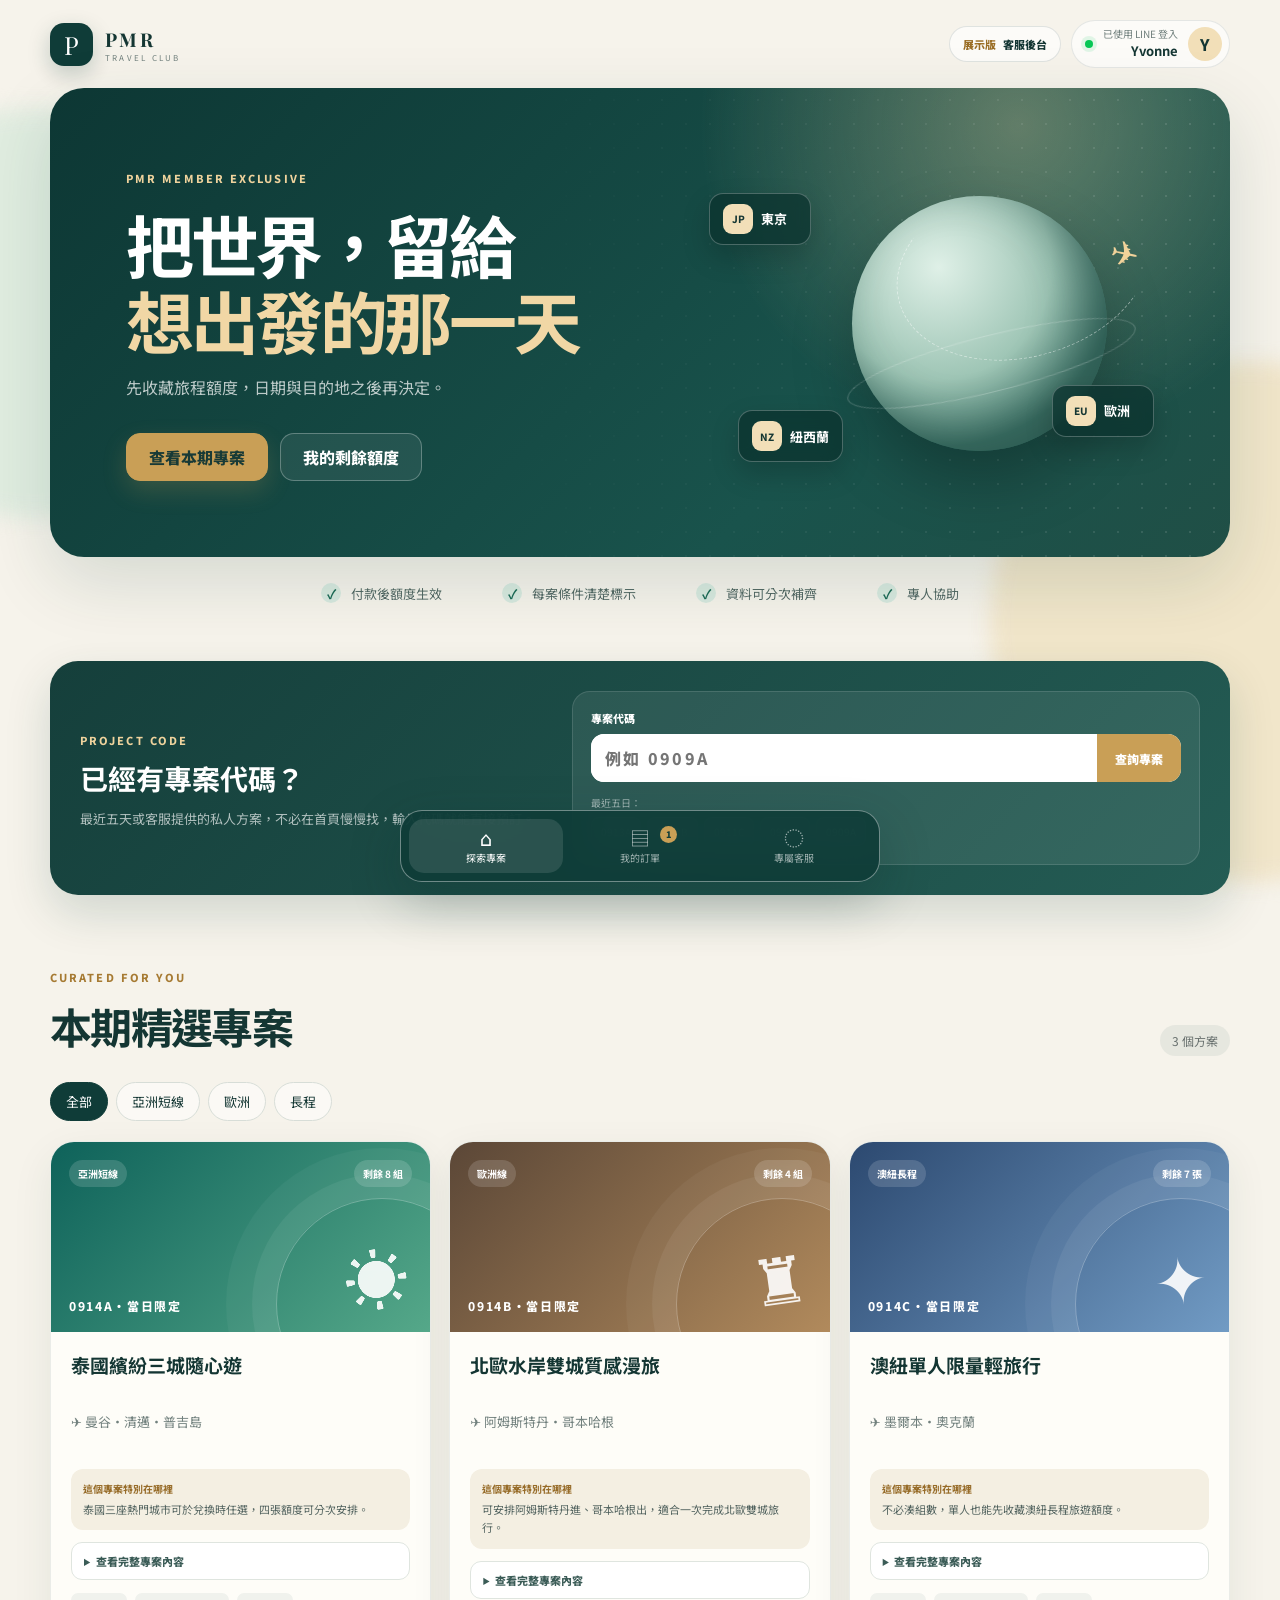
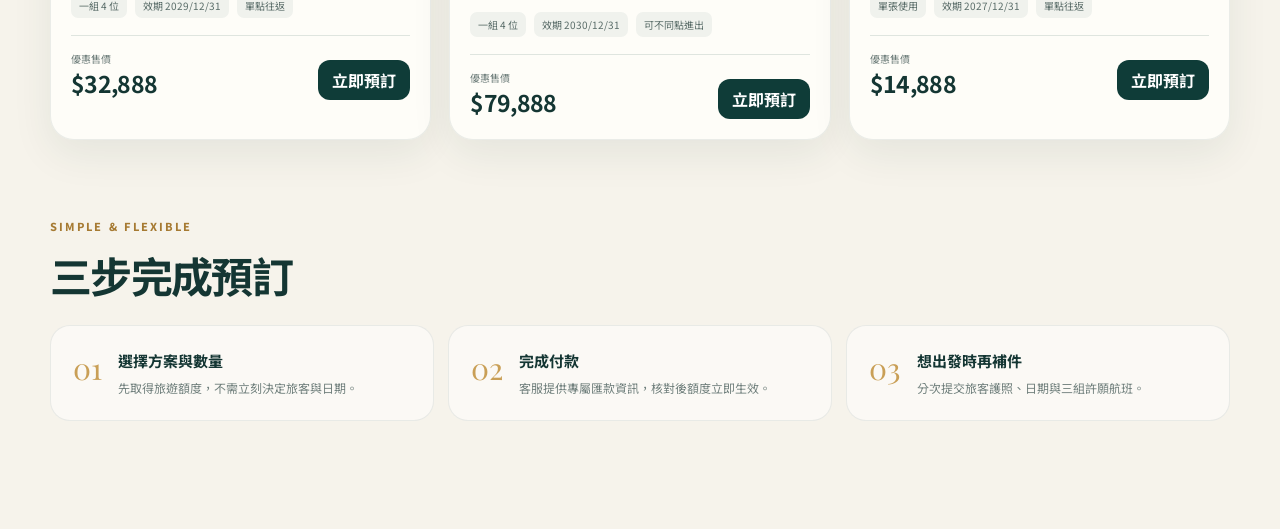
==== commit 7b1263cc: "Add files via upload" ====
--- a/index.html
+++ b/index.html
@@ -124,6 +124,7 @@
 
         <div class="account-summary">
           <div><small>可使用額度</small><strong id="summary-available">5</strong><span>張</span></div>
+          <div><small>待匯款保留（1 天）</small><strong id="summary-reserved">0</strong><span>張</span></div>
           <div><small>處理中</small><strong id="summary-pending">1</strong><span>張</span></div>
           <div><small>已出票</small><strong id="summary-used">2</strong><span>張</span></div>
         </div>
@@ -190,7 +191,37 @@
             <div><strong id="booking-quantity">1</strong><span id="booking-unit-label">組</span></div>
             <button type="button" data-quantity="plus">＋</button>
           </div>
-          <div class="price-total"><span>本次預訂總額</span><strong id="booking-total">$0</strong></div>
+          <section class="ticket-upgrade-section" aria-labelledby="ticket-upgrade-title">
+            <div class="upgrade-section-head">
+              <div><small>PER-TICKET OPTIONS</small><h3 id="ticket-upgrade-title">每張票分開選擇</h3></div>
+              <div class="ticket-presets"><button type="button" data-ticket-preset="economy">全部經濟艙</button><button type="button" data-ticket-preset="business">全部商務艙</button></div>
+            </div>
+            <p class="upgrade-helper">同一筆訂單中，可以只有特定幾張升級商務艙或指定星宇航空。</p>
+            <div id="booking-ticket-list" class="booking-ticket-list"></div>
+          </section>
+
+          <section class="airport-transfer-section" aria-labelledby="airport-transfer-title">
+            <div><small>OPTIONAL TRANSFER</small><h3 id="airport-transfer-title">加購機場接送</h3></div>
+            <div class="transfer-options">
+              <label><input type="radio" name="airport-transfer" value="none" checked /><span><b>不需要</b><small>$0</small></span></label>
+              <label><input type="radio" name="airport-transfer" value="oneWay" /><span><b>單趟接送</b><small>$1,800</small></span></label>
+              <label><input type="radio" name="airport-transfer" value="roundTrip" /><span><b>來回接送</b><small>$3,600</small></span></label>
+            </div>
+          </section>
+
+          <section class="coupon-section" aria-labelledby="coupon-title">
+            <div><small>PROMO CODE</small><h3 id="coupon-title">使用優惠代碼</h3></div>
+            <div class="coupon-entry"><input id="coupon-code" maxlength="24" autocomplete="off" placeholder="輸入優惠代碼" /><button type="button" data-action="apply-coupon">套用</button></div>
+            <p id="coupon-feedback">可減免機場接送或套用指定折扣；每筆訂單限用一組。</p>
+          </section>
+
+          <div class="booking-price-breakdown">
+            <div><span>機票小計</span><strong id="booking-ticket-subtotal">$0</strong></div>
+            <div><span>指定星宇</span><strong id="booking-starlux-total">$0</strong></div>
+            <div><span>機場接送</span><strong id="booking-transfer-total">$0</strong></div>
+            <div id="booking-discount-row" hidden><span>優惠折抵</span><strong id="booking-discount-total">-$0</strong></div>
+          </div>
+          <div class="price-total"><span>本次預訂總額（含加購）</span><strong id="booking-total">$0</strong></div>
           <button class="primary-btn wide" data-booking-next="2">填寫基本資料</button>
           <p class="helper-text">旅客姓名、護照與航班可以在付款後再慢慢補齊。</p>
         </div>
@@ -200,7 +231,7 @@
           <h2>留下基本聯絡資料</h2>
           <div class="input-group"><label for="customer-name">訂購人姓名</label><input id="customer-name" name="name" required placeholder="請輸入真實姓名" /></div>
           <div class="input-group"><label for="customer-phone">聯絡電話</label><input id="customer-phone" name="phone" required inputmode="tel" placeholder="09XX-XXX-XXX" /></div>
-          <div class="input-group"><label for="referrer">介紹人</label><input id="referrer" name="referrer" placeholder="沒有可留白" /></div>
+          <div class="input-group"><label for="referrer">介紹人</label><select id="referrer" name="referrer" required><option value="" selected disabled>請選擇介紹人</option><option>楊翰</option><option>傑評</option><option>軟糖</option></select></div>
           <div class="input-group"><label for="customer-note">想先告訴客服的事 <small>選填</small></label><textarea id="customer-note" name="note" rows="3" placeholder="例如：預計明年春天出發、可能需要四人房"></textarea></div>
           <label class="consent"><input type="checkbox" required /><span>我已閱讀並同意個人資料蒐集告知事項</span></label>
           <div class="dual-actions"><button class="ghost-btn" type="button" data-booking-next="1">上一步</button><button class="primary-btn" type="submit">建立訂單</button></div>
@@ -211,7 +242,7 @@
           <span class="eyebrow dark">RESERVATION CREATED</span>
           <h2>預訂資料已建立</h2>
           <p>訂單編號 <strong id="success-order-id">PMR-000000</strong></p>
-          <div class="success-note">客服確認方案後會透過 LINE 提供專屬匯款資訊。護照與航班資料可稍後從「我的訂單」補上。</div>
+          <div class="success-note"><strong id="success-reserved">專案已保留 0 張，保留 1 天</strong><span id="success-payment-account">介紹人收款帳戶由客服確認後顯示。</span><br />匯款核對完成前不會產生可用額度。護照與航班資料可稍後從「我的訂單」補上。</div>
           <button class="primary-btn wide" data-action="go-orders">查看我的訂單</button>
         </div>
       </section>
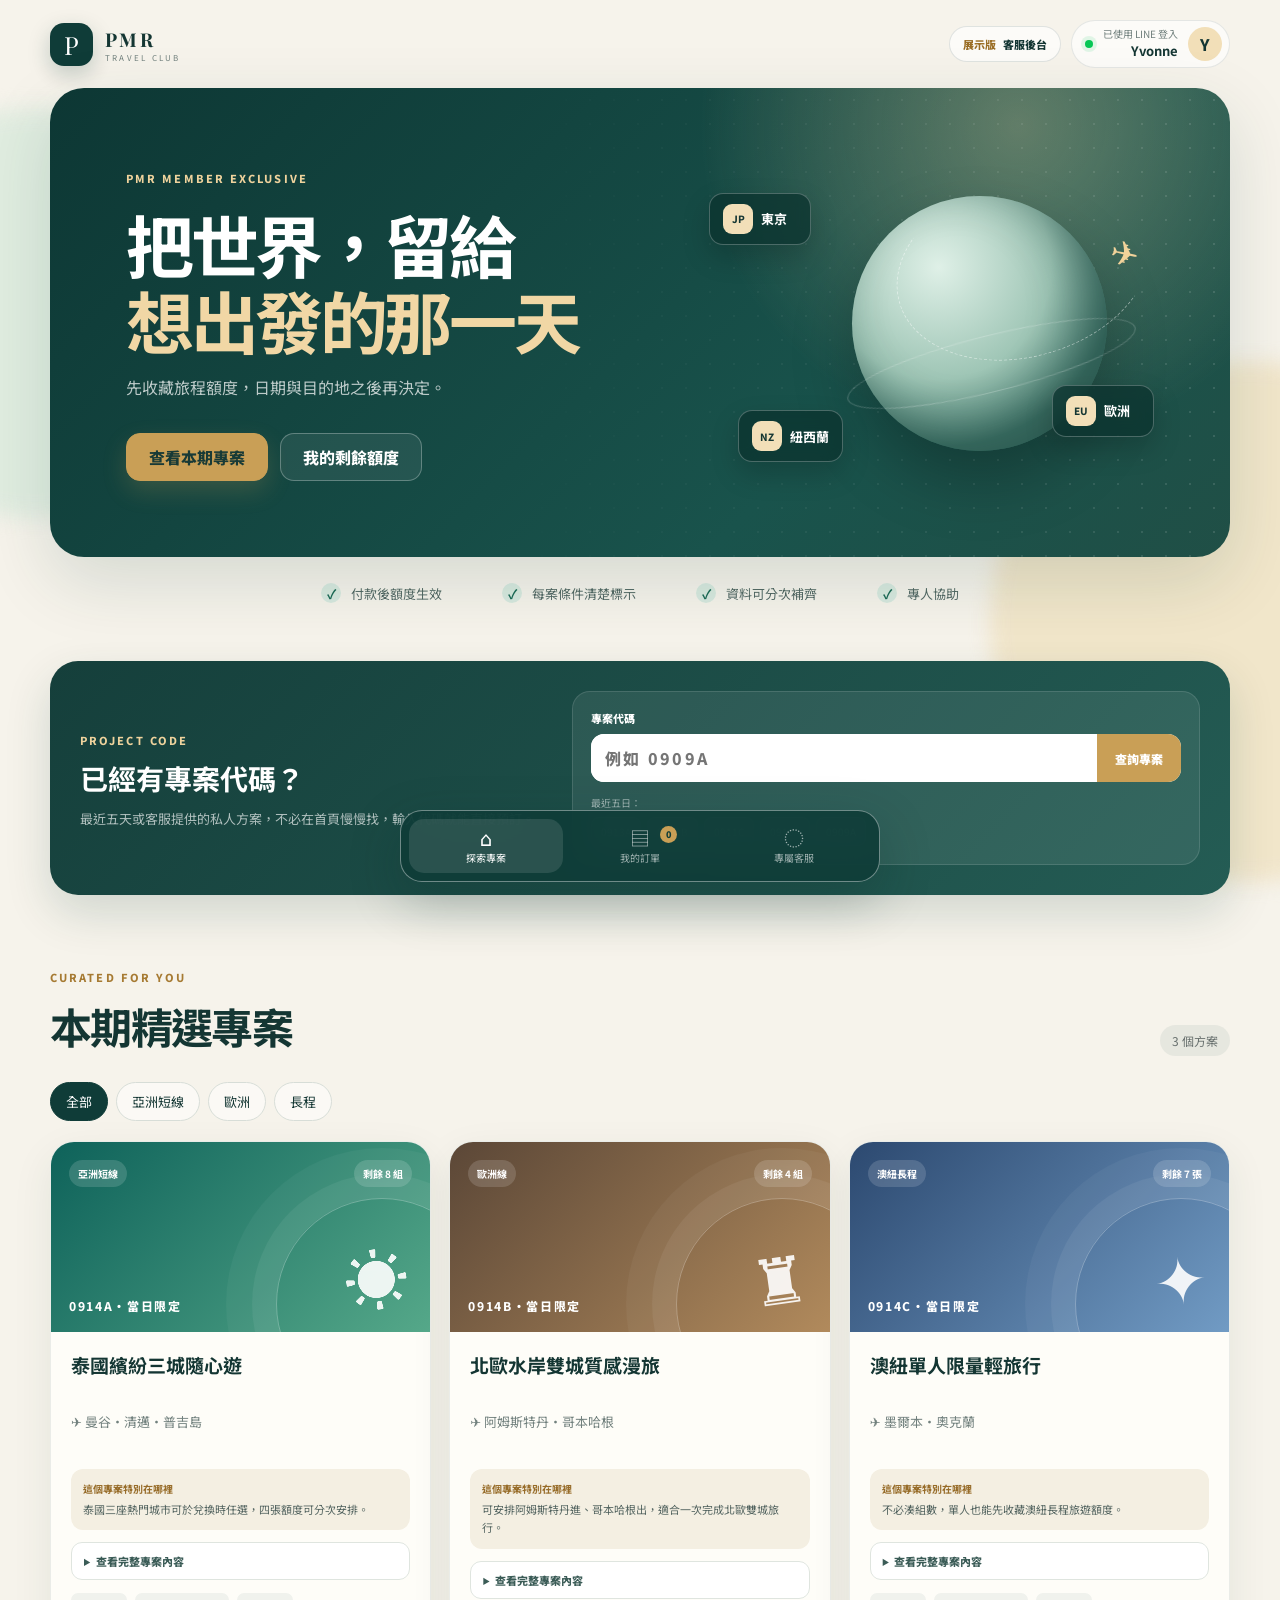
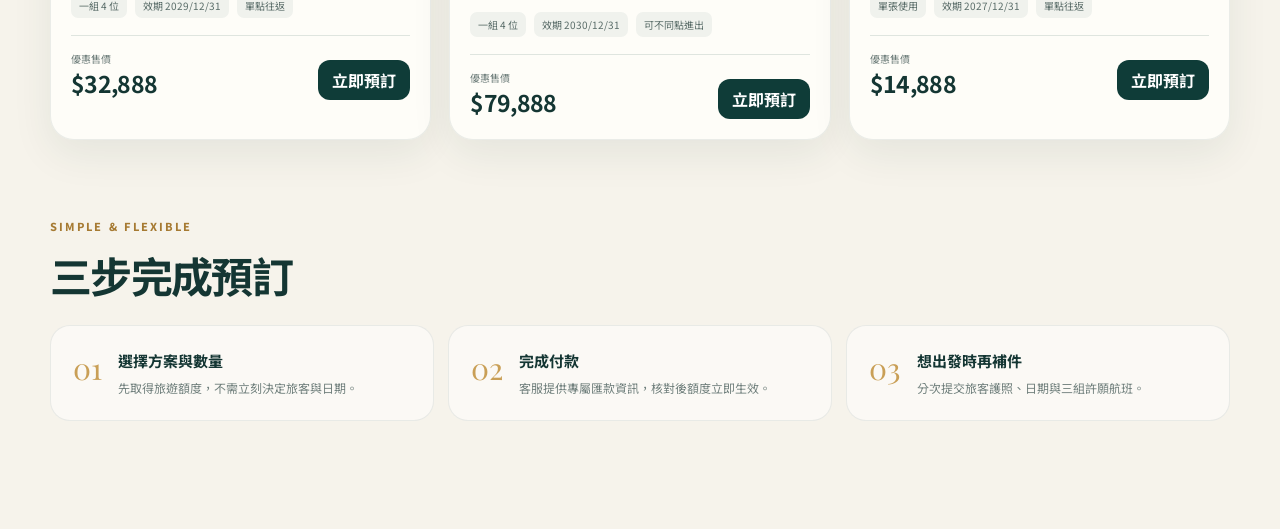
==== commit 10edfd6b: "更新資源版本號以強制刷新瀏覽器快取（同步資料庫改版後） Co-Authored-By: Claude Sonnet 5 <noreply@anthropic.com> Claude-Session: " ====
--- a/index.html
+++ b/index.html
@@ -287,7 +287,7 @@
 
     <div class="toast" id="toast" role="status" aria-live="polite"></div>
 
-    <script src="shared-data.js"></script>
-    <script src="app.js"></script>
+    <script src="shared-data.js?v=sheet-sync-1"></script>
+    <script src="app.js?v=sheet-sync-1"></script>
   </body>
 </html>
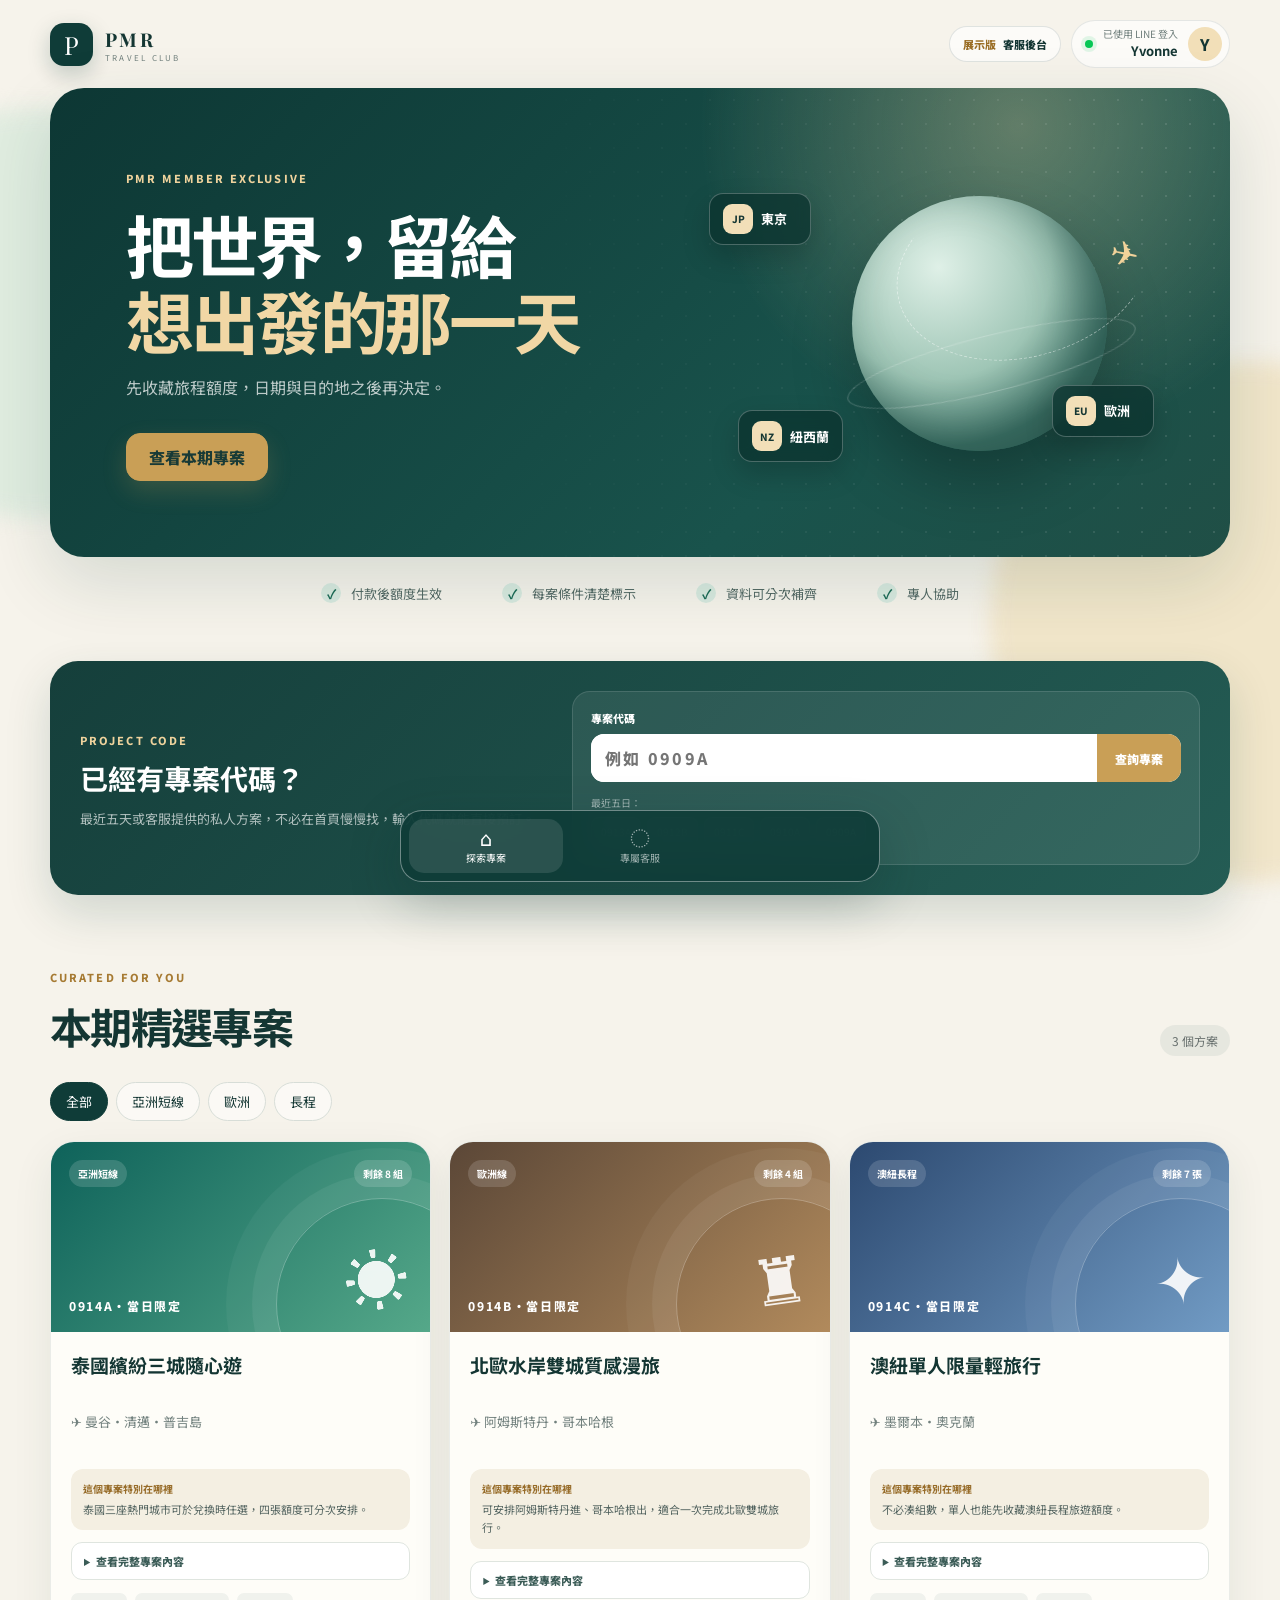
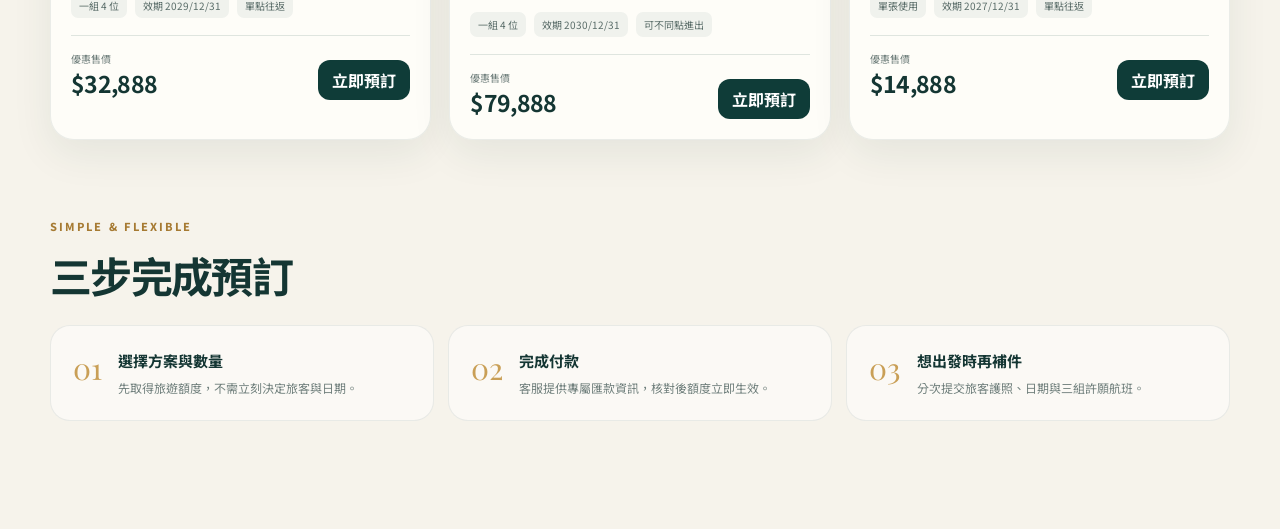
==== commit 556fe8ec: "Simplify booking page to single-step form (business/economy/starlux counts) Drop the multi-step tick" ====
--- a/index.html
+++ b/index.html
@@ -41,7 +41,6 @@
             <p>先收藏旅程額度，日期與目的地之後再決定。</p>
             <div class="hero-actions">
               <button class="primary-btn" data-action="scroll-projects">查看本期專案</button>
-              <button class="ghost-btn" data-view-target="orders">我的剩餘額度</button>
             </div>
           </div>
           <div class="hero-visual" aria-hidden="true">
@@ -115,29 +114,6 @@
         </section>
       </section>
 
-      <section id="orders-view" class="view" aria-labelledby="orders-title">
-        <div class="page-intro">
-          <span class="eyebrow dark">MY JOURNEYS</span>
-          <h1 id="orders-title">我的訂單</h1>
-          <p>所有方案額度、補件與出票進度，都整理在這裡。</p>
-        </div>
-
-        <div class="account-summary">
-          <div><small>可使用額度</small><strong id="summary-available">5</strong><span>張</span></div>
-          <div><small>待匯款保留（1 天）</small><strong id="summary-reserved">0</strong><span>張</span></div>
-          <div><small>處理中</small><strong id="summary-pending">1</strong><span>張</span></div>
-          <div><small>已出票</small><strong id="summary-used">2</strong><span>張</span></div>
-        </div>
-
-        <div class="order-tabs" role="tablist">
-          <button class="is-active" data-order-filter="active">進行中</button>
-          <button data-order-filter="completed">已完成</button>
-          <button data-order-filter="all">全部訂單</button>
-        </div>
-
-        <div id="orders-list" class="orders-list"></div>
-      </section>
-
       <section id="service-view" class="view" aria-labelledby="service-title">
         <div class="page-intro">
           <span class="eyebrow dark">HELP CENTER</span>
@@ -170,7 +146,6 @@
 
       <nav class="bottom-nav" aria-label="主要選單">
         <button class="is-active" data-view-target="discover"><span class="nav-icon">⌂</span><small>探索專案</small></button>
-        <button data-view-target="orders"><span class="nav-icon">▤</span><small>我的訂單</small><i id="order-badge">1</i></button>
         <button data-view-target="service"><span class="nav-icon">◌</span><small>專屬客服</small></button>
       </nav>
     </main>
@@ -179,115 +154,37 @@
       <section class="bottom-sheet booking-sheet" role="dialog" aria-modal="true" aria-labelledby="booking-title">
         <div class="sheet-handle"></div>
         <button class="close-btn" data-close-modal="booking-modal" aria-label="關閉">×</button>
-        <div class="booking-progress"><span class="is-active"></span><span></span><span></span></div>
 
-        <div class="booking-step is-active" data-booking-step="1">
-          <span class="eyebrow dark">STEP 1 OF 3</span>
-          <h2 id="booking-title">確認預訂方案</h2>
+        <form class="booking-step is-active" data-booking-step="1" id="booking-form">
+          <span class="eyebrow dark">立即預訂</span>
+          <h2 id="booking-title">填寫預訂資訊</h2>
           <div id="booking-project-summary" class="booking-project-summary"></div>
-          <label class="field-label">購買數量</label>
-          <div class="quantity-row">
-            <button type="button" data-quantity="minus">−</button>
-            <div><strong id="booking-quantity">1</strong><span id="booking-unit-label">組</span></div>
-            <button type="button" data-quantity="plus">＋</button>
-          </div>
-          <section class="ticket-upgrade-section" aria-labelledby="ticket-upgrade-title">
-            <div class="upgrade-section-head">
-              <div><small>PER-TICKET OPTIONS</small><h3 id="ticket-upgrade-title">每張票分開選擇</h3></div>
-              <div class="ticket-presets"><button type="button" data-ticket-preset="economy">全部經濟艙</button><button type="button" data-ticket-preset="business">全部商務艙</button></div>
-            </div>
-            <p class="upgrade-helper">同一筆訂單中，可以只有特定幾張升級商務艙或指定星宇航空。</p>
-            <div id="booking-ticket-list" class="booking-ticket-list"></div>
-          </section>
 
-          <section class="airport-transfer-section" aria-labelledby="airport-transfer-title">
-            <div><small>OPTIONAL TRANSFER</small><h3 id="airport-transfer-title">加購機場接送</h3></div>
-            <div class="transfer-options">
-              <label><input type="radio" name="airport-transfer" value="none" checked /><span><b>不需要</b><small>$0</small></span></label>
-              <label><input type="radio" name="airport-transfer" value="oneWay" /><span><b>單趟接送</b><small>$1,800</small></span></label>
-              <label><input type="radio" name="airport-transfer" value="roundTrip" /><span><b>來回接送</b><small>$3,600</small></span></label>
-            </div>
-          </section>
+          <div class="input-group"><label for="qty-business">商務艙　張數</label><input id="qty-business" name="businessCount" type="number" min="0" step="1" value="0" inputmode="numeric" /></div>
+          <div class="input-group"><label for="qty-economy">經濟艙　張數</label><input id="qty-economy" name="economyCount" type="number" min="0" step="1" value="1" inputmode="numeric" /></div>
+          <div class="input-group"><label for="qty-starlux">加價星宇　張數</label><input id="qty-starlux" name="starluxCount" type="number" min="0" step="1" value="0" inputmode="numeric" /></div>
 
-          <section class="coupon-section" aria-labelledby="coupon-title">
-            <div><small>PROMO CODE</small><h3 id="coupon-title">使用優惠代碼</h3></div>
-            <div class="coupon-entry"><input id="coupon-code" maxlength="24" autocomplete="off" placeholder="輸入優惠代碼" /><button type="button" data-action="apply-coupon">套用</button></div>
-            <p id="coupon-feedback">可減免機場接送或套用指定折扣；每筆訂單限用一組。</p>
-          </section>
-
-          <div class="booking-price-breakdown">
-            <div><span>機票小計</span><strong id="booking-ticket-subtotal">$0</strong></div>
-            <div><span>指定星宇</span><strong id="booking-starlux-total">$0</strong></div>
-            <div><span>機場接送</span><strong id="booking-transfer-total">$0</strong></div>
-            <div id="booking-discount-row" hidden><span>優惠折抵</span><strong id="booking-discount-total">-$0</strong></div>
-          </div>
-          <div class="price-total"><span>本次預訂總額（含加購）</span><strong id="booking-total">$0</strong></div>
-          <button class="primary-btn wide" data-booking-next="2">填寫基本資料</button>
-          <p class="helper-text">旅客姓名、護照與航班可以在付款後再慢慢補齊。</p>
-        </div>
-
-        <form class="booking-step" data-booking-step="2" id="booking-form">
-          <span class="eyebrow dark">STEP 2 OF 3</span>
-          <h2>留下基本聯絡資料</h2>
           <div class="input-group"><label for="customer-name">訂購人姓名</label><input id="customer-name" name="name" required placeholder="請輸入真實姓名" /></div>
           <div class="input-group"><label for="customer-phone">聯絡電話</label><input id="customer-phone" name="phone" required inputmode="tel" placeholder="09XX-XXX-XXX" /></div>
-          <div class="input-group"><label for="referrer">介紹人</label><select id="referrer" name="referrer" required><option value="" selected disabled>請選擇介紹人</option><option>楊翰</option><option>傑評</option><option>軟糖</option></select></div>
+          <div class="input-group"><label for="referrer">介紹人</label><select id="referrer" name="referrer" required><option value="" selected disabled>請選擇介紹人</option><option>楊翰</option><option>傑評</option><option>阮糖</option><option>史考特</option></select></div>
           <div class="input-group"><label for="customer-note">想先告訴客服的事 <small>選填</small></label><textarea id="customer-note" name="note" rows="3" placeholder="例如：預計明年春天出發、可能需要四人房"></textarea></div>
           <label class="consent"><input type="checkbox" required /><span>我已閱讀並同意個人資料蒐集告知事項</span></label>
-          <div class="dual-actions"><button class="ghost-btn" type="button" data-booking-next="1">上一步</button><button class="primary-btn" type="submit">建立訂單</button></div>
+          <button class="primary-btn wide" type="submit">送出預訂</button>
         </form>
 
-        <div class="booking-step success-step" data-booking-step="3">
+        <div class="booking-step success-step" data-booking-step="2">
           <div class="success-icon">✓</div>
           <span class="eyebrow dark">RESERVATION CREATED</span>
-          <h2>預訂資料已建立</h2>
-          <p>訂單編號 <strong id="success-order-id">PMR-000000</strong></p>
-          <div class="success-note"><strong id="success-reserved">專案已保留 0 張，保留 1 天</strong><span id="success-payment-account">介紹人收款帳戶由客服確認後顯示。</span><br />匯款核對完成前不會產生可用額度。護照與航班資料可稍後從「我的訂單」補上。</div>
-          <button class="primary-btn wide" data-action="go-orders">查看我的訂單</button>
+          <h2>預訂已送出</h2>
+          <div class="success-note" id="success-payment-account"></div>
+          <button class="primary-btn wide" data-close-modal="booking-modal">完成</button>
         </div>
-      </section>
-    </div>
-
-    <div class="modal-backdrop" id="redeem-modal" aria-hidden="true">
-      <section class="bottom-sheet" role="dialog" aria-modal="true" aria-labelledby="redeem-title">
-        <div class="sheet-handle"></div>
-        <button class="close-btn" data-close-modal="redeem-modal" aria-label="關閉">×</button>
-        <span class="eyebrow dark">USE YOUR CREDITS</span>
-        <h2 id="redeem-title">我要使用旅遊額度</h2>
-        <p class="sheet-subtitle">先保留額度即可，護照與航班稍後補上也沒問題。</p>
-        <div class="redeem-balance"><span>目前可使用</span><strong><b id="redeem-available">5</b> 張</strong></div>
-        <label class="field-label">本次使用張數</label>
-        <div class="quantity-row compact-quantity">
-          <button type="button" data-redeem-quantity="minus">−</button>
-          <div><strong id="redeem-quantity">1</strong><span>張</span></div>
-          <button type="button" data-redeem-quantity="plus">＋</button>
-        </div>
-        <div class="input-group"><label for="travel-month">預計出發時間 <small>選填</small></label><input id="travel-month" type="month" /></div>
-        <div class="input-group"><label for="travel-wish">想去的地點或需求 <small>選填</small></label><textarea id="travel-wish" rows="3" placeholder="例如：想去東京，兩位同行，需要安排四人房"></textarea></div>
-        <button class="primary-btn wide" data-action="submit-redemption">建立兌換申請</button>
-      </section>
-    </div>
-
-    <div class="modal-backdrop" id="supplement-modal" aria-hidden="true">
-      <section class="bottom-sheet" role="dialog" aria-modal="true" aria-labelledby="supplement-title">
-        <div class="sheet-handle"></div>
-        <button class="close-btn" data-close-modal="supplement-modal" aria-label="關閉">×</button>
-        <span class="eyebrow dark">COMPLETE LATER</span>
-        <h2 id="supplement-title">補齊旅客資料</h2>
-        <p class="sheet-subtitle">您可以分次儲存，資料不需要一次全部準備好。</p>
-        <div class="upload-grid">
-          <label class="upload-card"><input type="file" accept="image/*" multiple /><span>▧</span><strong>護照照片</strong><small>每位旅客一張</small></label>
-          <label class="upload-card"><input type="file" accept="image/*" multiple /><span>✈</span><strong>許願航班</strong><small>最多三組截圖</small></label>
-          <label class="upload-card"><input type="file" accept="image/*" /><span>▤</span><strong>匯款明細</strong><small>可稍後補上</small></label>
-        </div>
-        <div id="selected-files" class="selected-files">尚未選擇檔案</div>
-        <button class="primary-btn wide" data-action="save-files">儲存補件進度</button>
       </section>
     </div>
 
     <div class="toast" id="toast" role="status" aria-live="polite"></div>
 
-    <script src="shared-data.js?v=sheet-sync-1"></script>
-    <script src="app.js?v=sheet-sync-1"></script>
+    <script src="shared-data.js?v=simple-1"></script>
+    <script src="app.js?v=simple-1"></script>
   </body>
 </html>
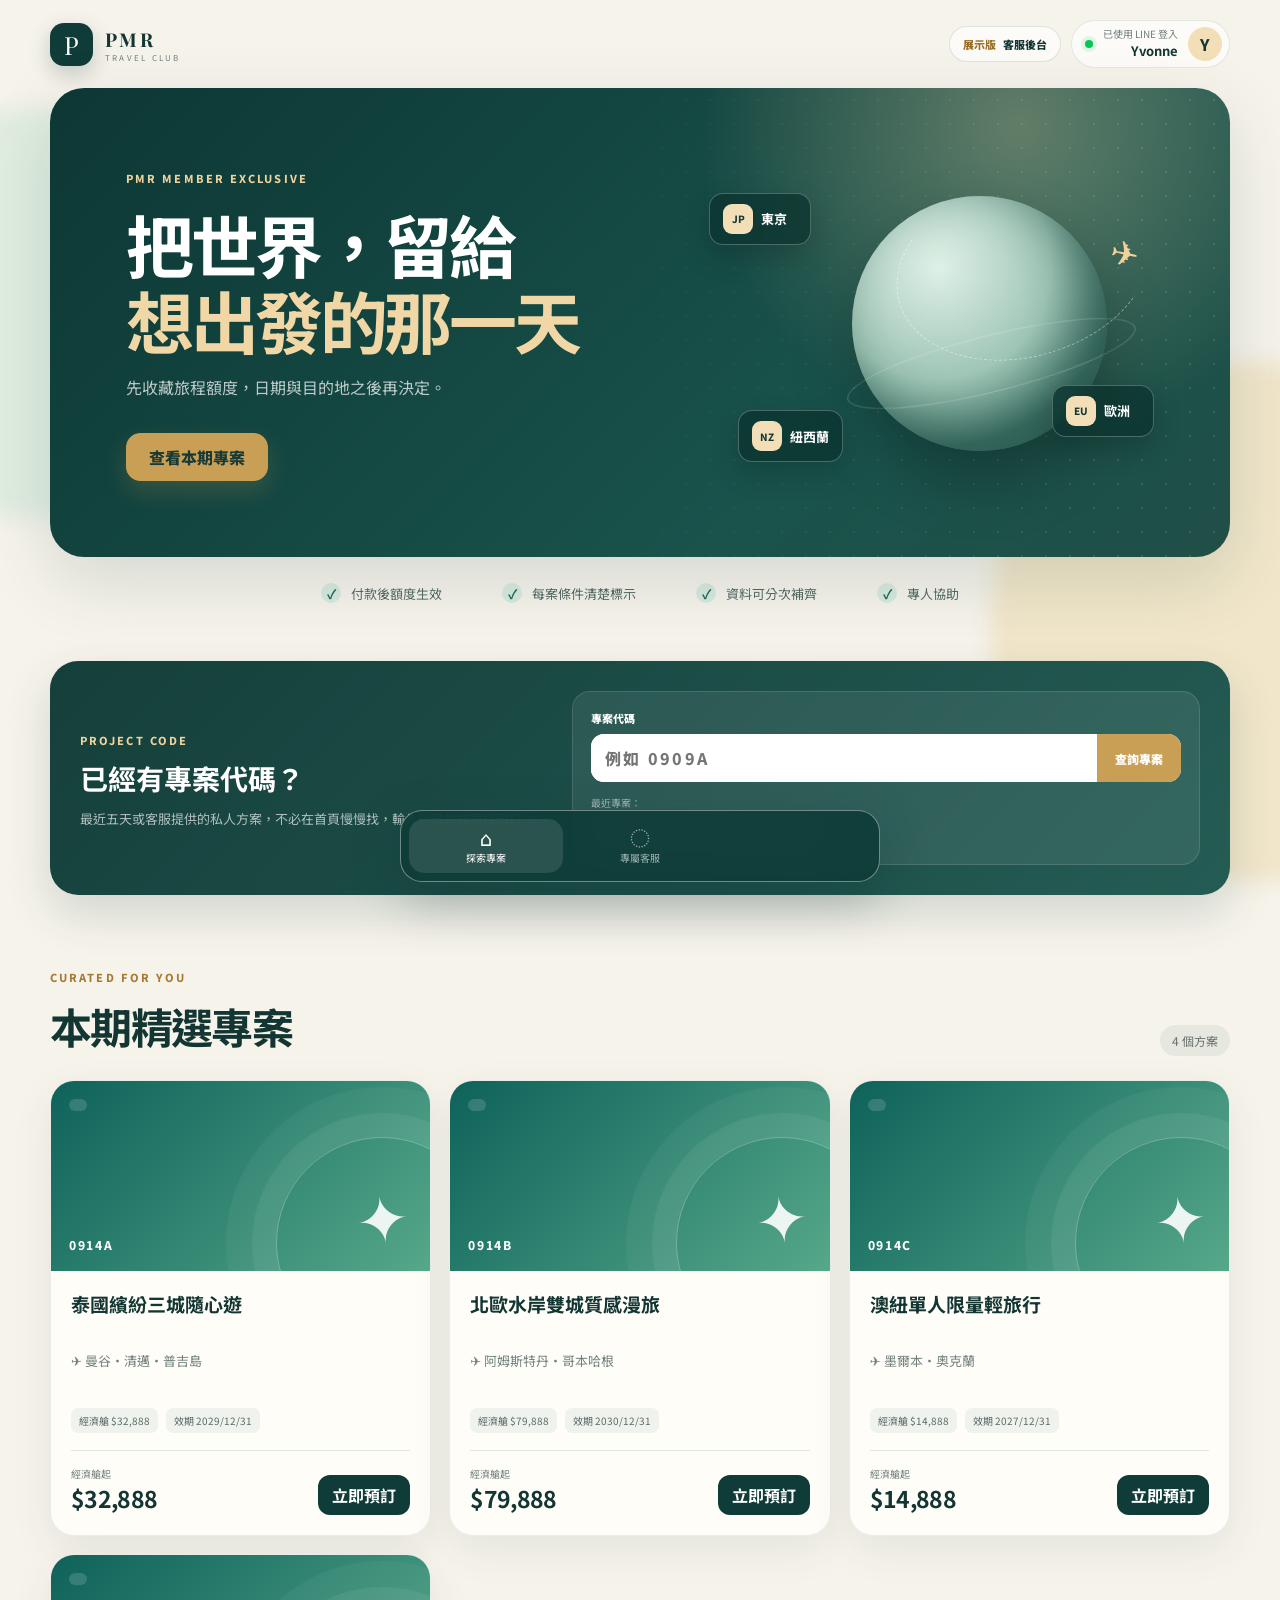
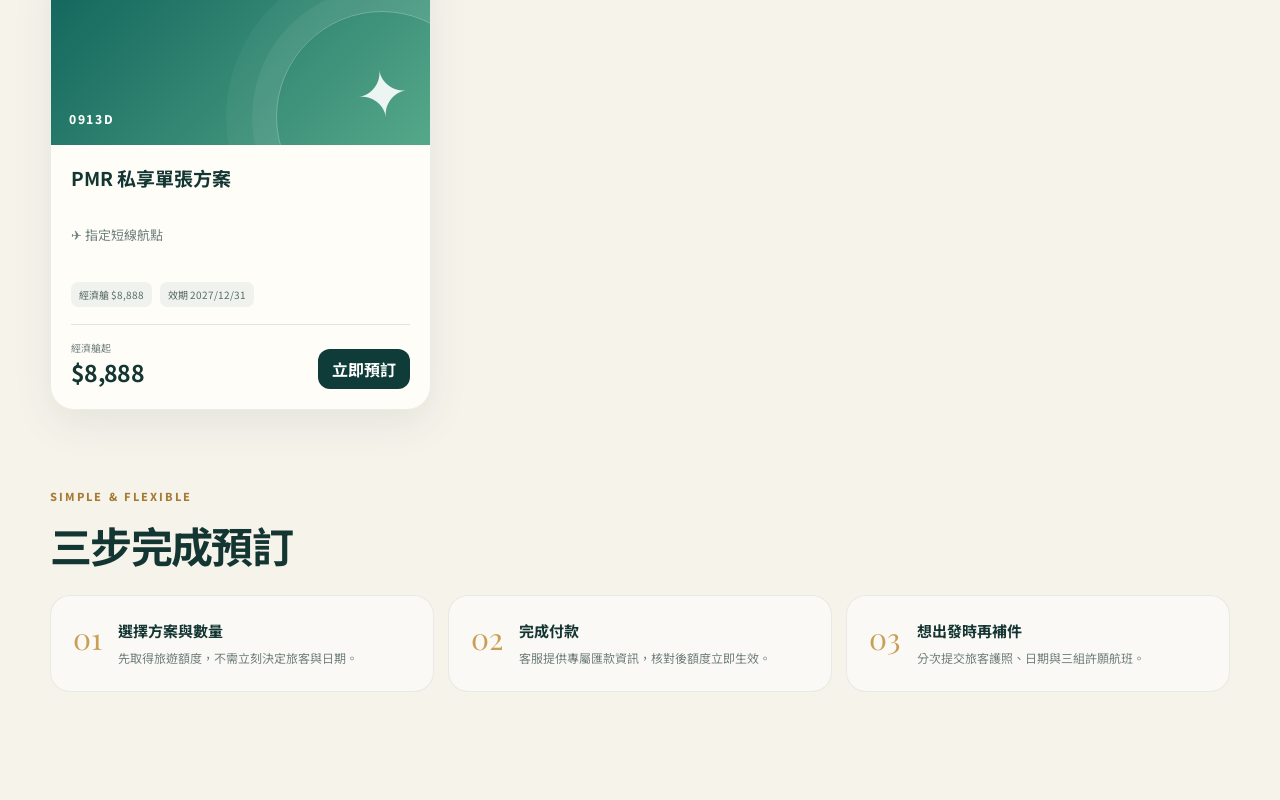
==== commit 97c0b287: "Drive the project list from a new "專案" sheet tab instead of hardcoded data Adds a "專案" tab to the PM" ====
--- a/index.html
+++ b/index.html
@@ -68,14 +68,8 @@
           <form id="project-code-form" class="code-form">
             <label for="project-code-input">專案代碼</label>
             <div><input id="project-code-input" autocomplete="off" maxlength="5" placeholder="例如 0909A" /><button type="button" data-action="lookup-project">查詢專案</button></div>
-            <small>最近五日：</small>
-            <div class="recent-codes" aria-label="最近五日專案">
-              <button type="button" data-code-example="0913A">0913A</button>
-              <button type="button" data-code-example="0912B">0912B</button>
-              <button type="button" data-code-example="0911C">0911C</button>
-              <button type="button" data-code-example="0910A">0910A</button>
-              <button type="button" data-code-example="0909A">0909A</button>
-            </div>
+            <small>最近專案：</small>
+            <div class="recent-codes" id="recent-codes" aria-label="最近專案"></div>
           </form>
           <div id="code-result" class="code-result" aria-live="polite"></div>
         </section>
@@ -86,14 +80,7 @@
               <span class="eyebrow dark">CURATED FOR YOU</span>
               <h2>本期精選專案</h2>
             </div>
-            <span class="project-count">3 個方案</span>
-          </div>
-
-          <div class="filter-row" role="group" aria-label="專案篩選">
-            <button class="filter-chip is-active" data-filter="all">全部</button>
-            <button class="filter-chip" data-filter="short">亞洲短線</button>
-            <button class="filter-chip" data-filter="europe">歐洲</button>
-            <button class="filter-chip" data-filter="longhaul">長程</button>
+            <span class="project-count" id="project-count">0 個方案</span>
           </div>
 
           <div id="project-grid" class="project-grid"></div>
@@ -184,7 +171,7 @@
 
     <div class="toast" id="toast" role="status" aria-live="polite"></div>
 
-    <script src="shared-data.js?v=simple-1"></script>
-    <script src="app.js?v=simple-1"></script>
+    <script src="shared-data.js?v=simple-2"></script>
+    <script src="app.js?v=simple-2"></script>
   </body>
 </html>
